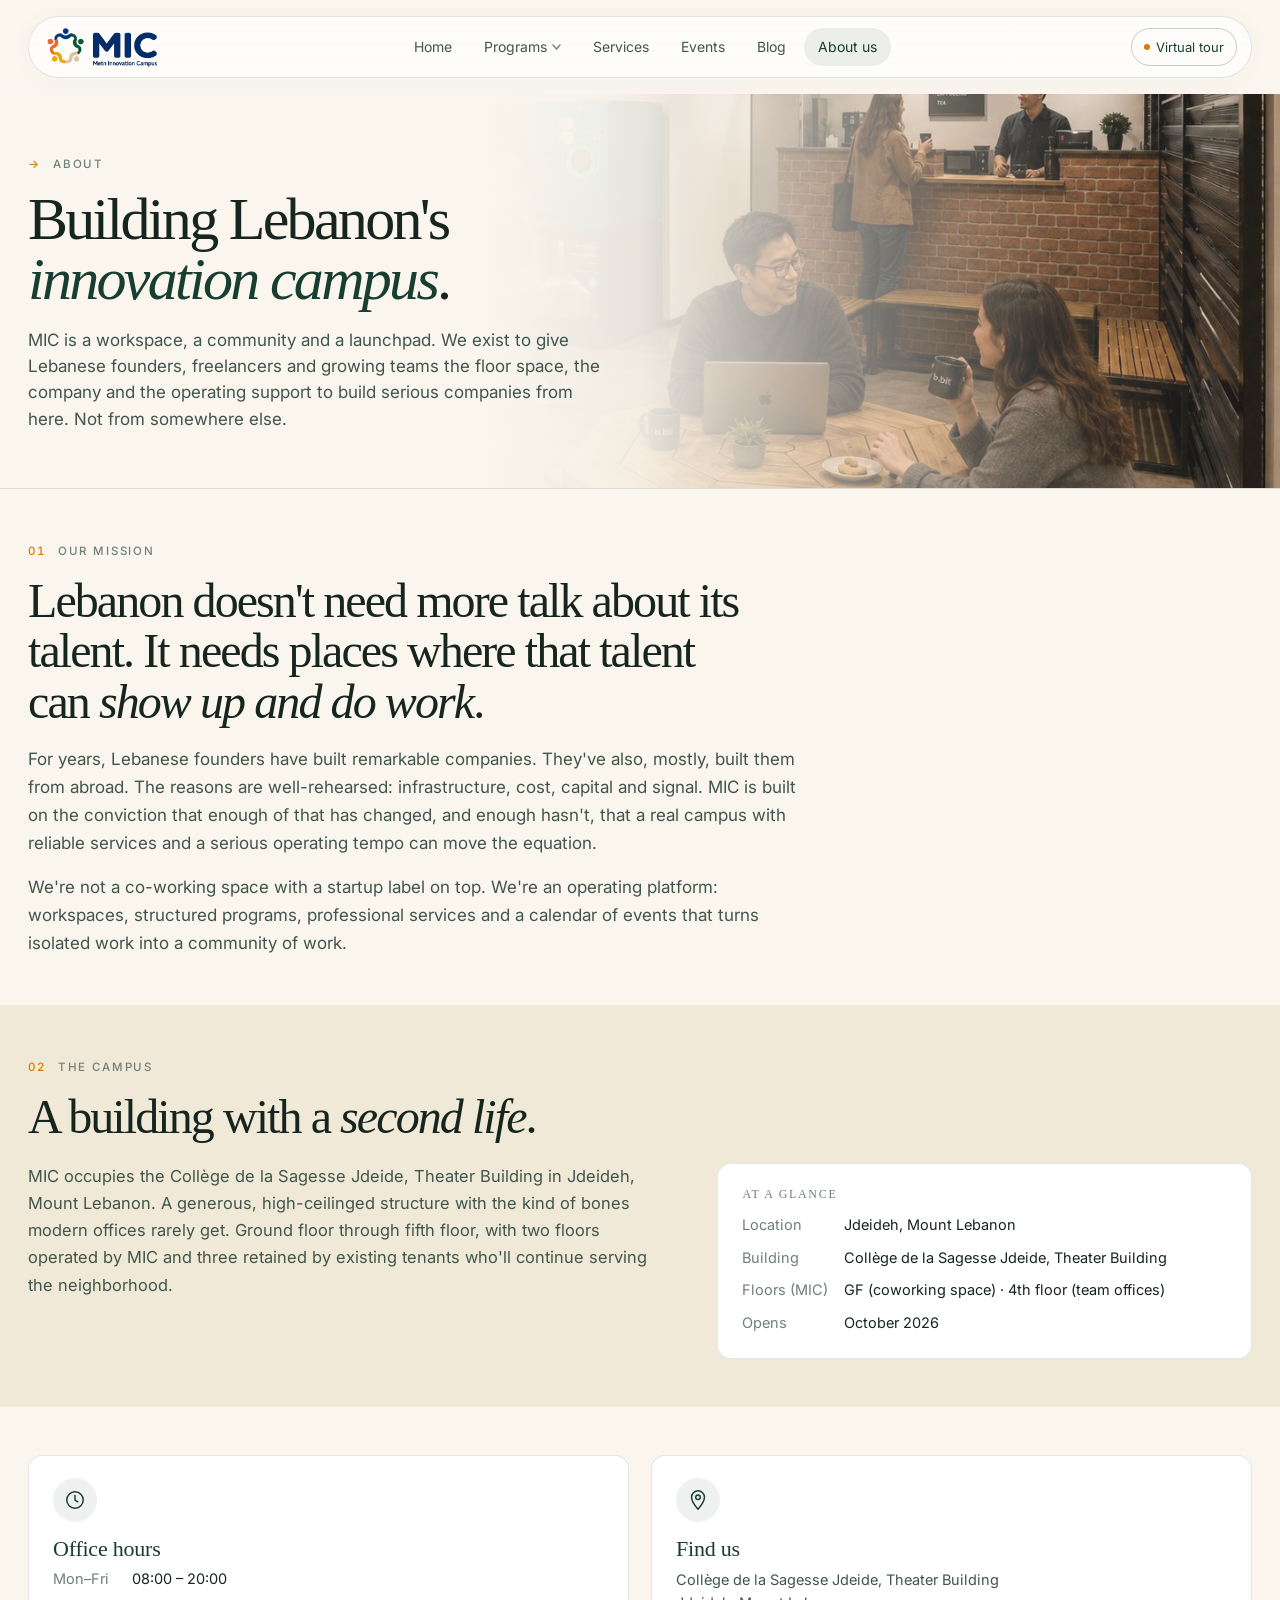
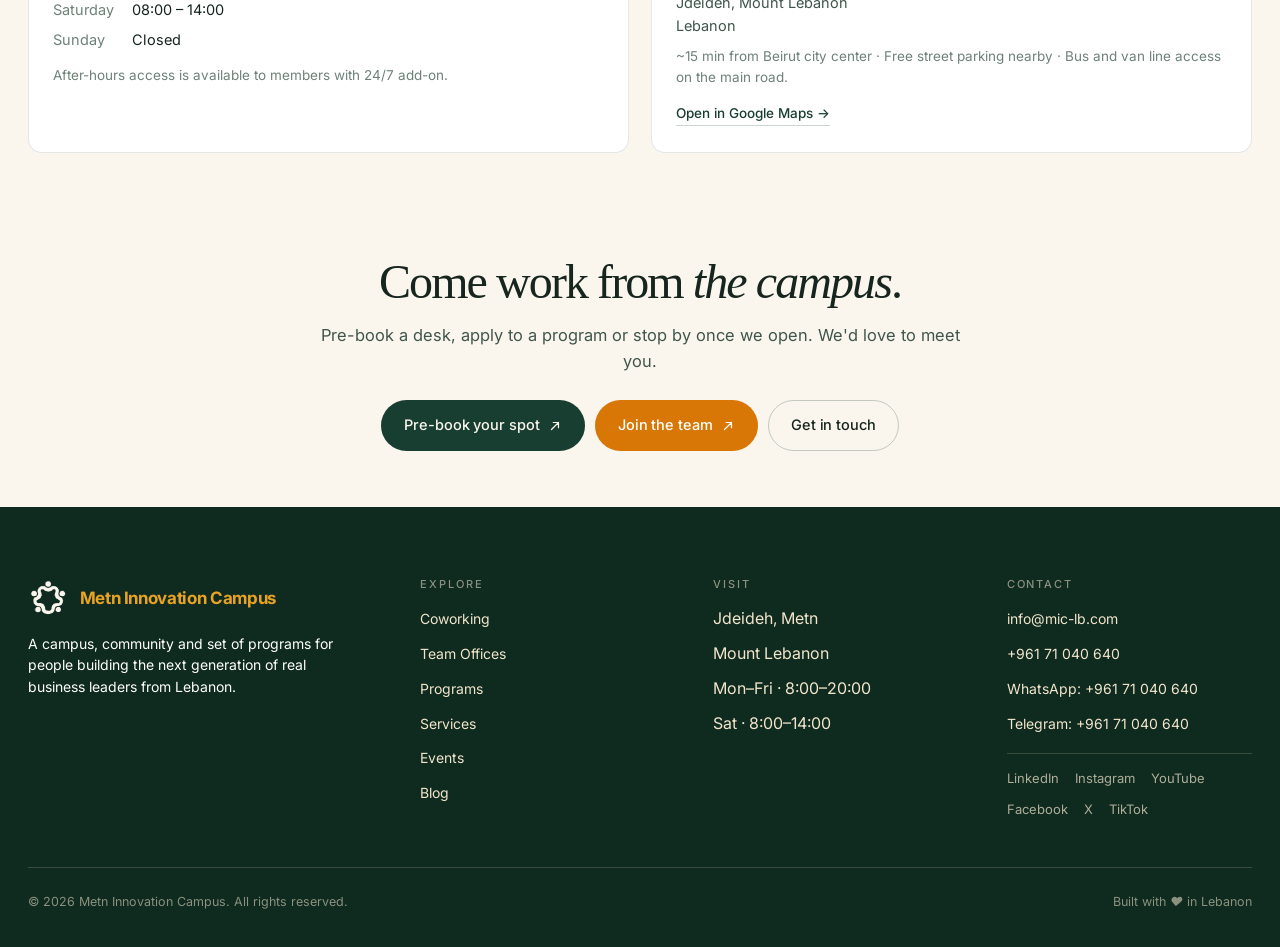
==== about.html @ dad823d3 "MIC website: initial commit" ====
<!DOCTYPE html>
<html lang="en">
<head>
<meta charset="UTF-8" />
<meta name="viewport" content="width=device-width, initial-scale=1, viewport-fit=cover" />
<meta name="theme-color" content="#183D31" />
<!-- Google tag (gtag.js) -->
<script async src="https://www.googletagmanager.com/gtag/js?id=AW-18478405754"></script>
<script>
  window.dataLayer = window.dataLayer || [];
  function gtag(){dataLayer.push(arguments);}
  gtag('js', new Date());

  gtag('config', 'AW-18478405754');
</script>
<title>About — Metn Innovation Campus</title>
<meta name="description" content="MIC is an innovation campus in Jdeideh, Mount Lebanon: workspaces, programs and a community for founders building from Lebanon." />
<link rel="preconnect" href="https://fonts.googleapis.com" />
<link rel="preconnect" href="https://fonts.gstatic.com" crossorigin />
<link rel="preload" as="image" href="about-hero-bg.jpg" fetchpriority="high" />
<link rel="icon" type="image/png" href="mic-icon-128.png" />
<link rel="apple-touch-icon" href="mic-icon-128.png" />
<link rel="stylesheet" href="styles.css" />
<!-- Plausible Analytics -->
<script defer data-domain="mic-lb.com" src="https://plausible.io/js/script.js"></script>
<!-- Structured data: Organization -->
<script type="application/ld+json">
{
  "@context": "https://schema.org",
  "@type": "Organization",
  "@id": "https://mic-lb.com/#mic",
  "name": "Metn Innovation Campus",
  "alternateName": "MIC",
  "url": "https://mic-lb.com",
  "logo": "https://mic-lb.com/mic-icon-128.png",
  "email": "info@mic-lb.com"
}
</script>
</head>
<body>

<svg width="0" height="0" style="position:absolute" aria-hidden="true">
  <defs>
    <symbol id="arr" viewBox="0 0 16 16"><path d="M 4 12 L 12 4 M 6 4 L 12 4 L 12 10" stroke="currentColor" stroke-width="1.4" fill="none" stroke-linecap="round" stroke-linejoin="round"/></symbol>
    <symbol id="close" viewBox="0 0 16 16"><path d="M 4 4 L 12 12 M 12 4 L 4 12" stroke="currentColor" stroke-width="1.6" fill="none" stroke-linecap="round"/></symbol>
    <symbol id="check" viewBox="0 0 24 24"><path d="M 5 12 L 10 17 L 19 7" stroke="currentColor" stroke-width="2.4" fill="none" stroke-linecap="round" stroke-linejoin="round"/></symbol>
    <symbol id="i-pin" viewBox="0 0 24 24"><path d="M12 2a7 7 0 0 0-7 7c0 5.25 7 13 7 13s7-7.75 7-13a7 7 0 0 0-7-7z" stroke="currentColor" stroke-width="1.6" fill="none" stroke-linejoin="round"/><circle cx="12" cy="9" r="2.5" stroke="currentColor" stroke-width="1.6" fill="none"/></symbol>
    <symbol id="i-clock" viewBox="0 0 24 24"><circle cx="12" cy="12" r="9" stroke="currentColor" stroke-width="1.6" fill="none"/><path d="M12 7v5l3 2" stroke="currentColor" stroke-width="1.6" fill="none" stroke-linecap="round"/></symbol>
  </defs>
</svg>

<header class="nav-wrap">
  <nav class="nav" aria-label="Main">
    <a href="index.html" class="nav-brand"><img src="mic-lockup-horizontal.png" alt="Metn Innovation Campus — MIC"/></a>
    <div class="nav-links">
      <a href="index.html">Home</a>
      <div class="nav-item nav-item--has-dropdown">
        <a href="programs.html">Programs<svg class="nav-caret" width="9" height="6" viewBox="0 0 9 6" aria-hidden="true"><path d="M1 1l3.5 4L8 1" fill="none" stroke="currentColor" stroke-width="1.5" stroke-linecap="round" stroke-linejoin="round"/></svg></a>
        <div class="nav-dropdown" role="menu">
          <div class="nav-dropdown-inner">
            <a href="programs.html#pre-incubation" role="menuitem">Pre-incubation</a>
            <a href="programs.html#incubation" role="menuitem">Incubation</a>
            <a href="programs.html#acceleration" role="menuitem">Acceleration</a>
          </div>
        </div>
      </div>
      <a href="services.html">Services</a>
      <a href="events.html">Events</a>
      <a href="blog.html">Blog</a>
      <a href="about.html" class="active">About us</a>
    </div>
    <div class="nav-cta">
      <button class="nav-tour" data-modal="modal-tour" aria-label="Take a virtual tour">
        <span class="dot" aria-hidden="true"></span>
        Virtual tour
      </button>
      <button class="nav-burger" id="navBurger" aria-label="Open menu" aria-expanded="false">
        <span></span><span></span>
      </button>
    </div>
  </nav>
</header>

<div class="mobile-menu" id="mobileMenu" aria-hidden="true">
  <a href="index.html">Home</a>
  <a href="programs.html">Programs</a>
  <a href="programs.html#pre-incubation" class="sub">Pre-incubation</a>
  <a href="programs.html#incubation" class="sub">Incubation</a>
  <a href="programs.html#acceleration" class="sub">Acceleration</a>
  <a href="services.html">Services</a>
  <a href="events.html">Events</a>
  <a href="blog.html">Blog</a>
  <a href="about.html">About us</a>
  <div class="mobile-actions">
    <button class="btn btn--ghost" data-modal="modal-tour">Virtual tour</button>
  </div>
</div>

<!-- Page header (banner with photo + overlay, matches homepage hero pattern) -->
<section class="page-banner page-banner--about">
  <div class="container reveal">
    <span class="eyebrow"><span class="num">→</span> About</span>
    <h1>Building Lebanon's<br/><em>innovation campus</em>.</h1>
    <p>
      MIC is a workspace, a community and a launchpad. We exist to give Lebanese founders, freelancers
      and growing teams the floor space, the company and the operating support to build serious companies
      from here. Not from somewhere else.
    </p>
  </div>
</section>

<!-- Why we built MIC -->
<section class="container" style="padding-block:48px;">
  <div class="reveal" style="max-width: 780px;">
    <span class="eyebrow"><span class="num">01</span> Our mission</span>
    <h2 style="margin: 14px 0 18px;">Lebanon doesn't need more talk about its talent. It needs places where that talent can&nbsp;<em>show up and do work</em>.</h2>
    <p style="font-size: 17px; line-height: 1.65; color: var(--ink-soft); margin-bottom: 16px;">
      For years, Lebanese founders have built remarkable companies. They've also, mostly, built them from abroad.
      The reasons are well-rehearsed: infrastructure, cost, capital and signal. MIC is built on the conviction
      that enough of that has changed, and enough hasn't, that a real campus with reliable services and
      a serious operating tempo can move the equation.
    </p>
    <p style="font-size: 17px; line-height: 1.65; color: var(--ink-soft);">
      We're not a co-working space with a startup label on top. We're an operating platform: workspaces,
      structured programs, professional services and a calendar of events that turns isolated work into
      a community of work.
    </p>
  </div>
</section>

<!-- The campus -->
<section class="container section-warm" style="background:var(--bg-warm); padding-block: 48px;">
  <div class="reveal">
    <span class="eyebrow"><span class="num">02</span> The campus</span>
    <h2 style="margin: 14px 0 20px;">A building with a&nbsp;<em>second life</em>.</h2>
    <div style="display: grid; grid-template-columns: 1.2fr 1fr; gap: 48px; align-items: start;">
      <div>
        <p style="font-size: 16.5px; line-height: 1.65; color: var(--ink-soft); margin-bottom: 14px;">
          MIC occupies the Collège de la Sagesse Jdeide, Theater Building in Jdeideh, Mount Lebanon.
          A generous, high-ceilinged structure with the kind of bones modern offices rarely get. Ground floor
          through fifth floor, with two floors operated by MIC and three retained by existing tenants who'll continue
          serving the neighborhood.
        </p>
      </div>
      <div style="background: white; border: 1px solid var(--line); border-radius: 14px; padding: 24px;">
        <h5 style="font-size: 12px; letter-spacing: 0.14em; text-transform: uppercase; color: var(--ink-mute); margin-bottom: 14px;">At a glance</h5>
        <dl style="display: grid; grid-template-columns: auto 1fr; gap: 10px 16px; font-size: 14.5px;">
          <dt style="color: var(--ink-mute);">Location</dt><dd>Jdeideh, Mount Lebanon</dd>
          <dt style="color: var(--ink-mute);">Building</dt><dd>Coll&egrave;ge de la Sagesse Jdeide, Theater Building</dd>
          <dt style="color: var(--ink-mute);">Floors (MIC)</dt><dd>GF (coworking space) &middot; 4th floor (team offices)</dd>
          <dt style="color: var(--ink-mute);">Opens</dt><dd>October 2026</dd>
        </dl>
      </div>
    </div>
  </div>
</section>

<!-- Visit · Office hours + Find us -->
<section class="container" id="location" style="padding-block: 48px;">
  <div class="reveal">
    <div class="card-grid card-grid--2">
      <div class="info-card info-card--icon">
        <div class="info-card__icon"><svg width="22" height="22"><use href="#i-clock"/></svg></div>
        <h3>Office hours</h3>
        <dl style="display: grid; grid-template-columns: auto 1fr; gap: 8px 18px; font-size: 14.5px; margin: 6px 0 0;">
          <dt style="color: var(--ink-mute);">Mon&ndash;Fri</dt><dd>08:00 &ndash; 20:00</dd>
          <dt style="color: var(--ink-mute);">Saturday</dt><dd>08:00 &ndash; 14:00</dd>
          <dt style="color: var(--ink-mute);">Sunday</dt><dd>Closed</dd>
        </dl>
        <p style="font-size: 13.5px; color: var(--ink-mute); margin-top: 14px;">
          After-hours access is available to members with 24/7 add-on.
        </p>
      </div>
      <div class="info-card info-card--icon">
        <div class="info-card__icon"><svg width="22" height="22"><use href="#i-pin"/></svg></div>
        <h3>Find us</h3>
        <p>
          Coll&egrave;ge de la Sagesse Jdeide, Theater Building<br/>
          Jdeideh, Mount Lebanon<br/>
          Lebanon
        </p>
        <p style="font-size: 13.5px; color: var(--ink-mute); margin-top: 8px;">
          ~15 min from Beirut city center &middot; Free street parking nearby &middot; Bus and van line access on the main road.
        </p>
        <a href="https://www.google.com/maps/search/?api=1&query=33.89023889807643%2C35.57016743794244" target="_blank" rel="noopener" class="info-card__link">Open in Google Maps &rarr;</a>
      </div>
    </div>
  </div>
</section>

<!-- CTA -->
<section class="container" style="padding-block: 56px;">
  <div class="reveal" style="text-align: center; max-width: 640px; margin: 0 auto;">
    <h2 style="margin-bottom: 16px;">Come work from <em>the campus</em>.</h2>
    <p style="font-size: 16.5px; color: var(--ink-soft); margin-bottom: 26px;">
      Pre-book a desk, apply to a program or stop by once we open. We'd love to meet you.
    </p>
    <div style="display: inline-flex; gap: 10px; flex-wrap: wrap; justify-content: center;">
      <a href="index.html#coworking" class="btn btn--primary">Pre-book your spot <svg class="arr" width="14" height="14"><use href="#arr"/></svg></a>
      <button class="btn btn--amber" data-modal="modal-join-team">Join the team <svg class="arr" width="14" height="14"><use href="#arr"/></svg></button>
      <a href="mailto:info@mic-lb.com" class="btn btn--ghost">Get in touch</a>
    </div>
  </div>
</section>

<!-- Footer -->
<footer class="footer">
  <div class="container">
    <div class="footer-grid">
      <div class="footer-brand">
        <div class="nav-brand"><img src="mic-icon-white.png" alt="MIC icon"/>Metn Innovation Campus</div>
        <p>A campus, community and set of programs for people building the next generation of real business leaders from Lebanon.</p>
      </div>
      <div class="footer-col">
        <h5>Explore</h5>
        <ul>
          <li><a href="index.html#coworking">Coworking</a></li>
          <li><a href="index.html#offices">Team Offices</a></li>
          <li><a href="programs.html">Programs</a></li>
          <li><a href="services.html">Services</a></li>
          <li><a href="events.html">Events</a></li>
          <li><a href="blog.html">Blog</a></li>
        </ul>
      </div>
      <div class="footer-col">
        <h5>Visit</h5>
        <ul>
          <li>Jdeideh, Metn</li>
          <li>Mount Lebanon</li>
          <li>Mon–Fri · 8:00–20:00</li>
          <li>Sat · 8:00–14:00</li>
        </ul>
      </div>
      <div class="footer-col">
        <h5>Contact</h5>
        <ul>
          <li><a href="mailto:info@mic-lb.com">info@mic-lb.com</a></li>
          <li><a href="tel:+96171040640">+961 71 040 640</a></li>
          <li><a href="https://wa.me/96171040640" target="_blank" rel="noopener">WhatsApp: +961 71 040 640</a></li>
          <li><a href="https://t.me/+96171040640" target="_blank" rel="noopener">Telegram: +961 71 040 640</a></li>
        </ul>
        <div class="footer-social">
          <a href="https://www.linkedin.com/company/metninnovationcampus" target="_blank" rel="noopener" aria-label="LinkedIn">LinkedIn</a>
          <a href="https://www.instagram.com/metninnovationcampus" target="_blank" rel="noopener" aria-label="Instagram">Instagram</a>
          <a href="https://www.youtube.com/@MetnInnovationCampus" target="_blank" rel="noopener" aria-label="YouTube">YouTube</a>
          <a href="https://www.facebook.com/metninnovationcampus" target="_blank" rel="noopener" aria-label="Facebook">Facebook</a>
          <a href="https://x.com/metninnovation" target="_blank" rel="noopener" aria-label="X">X</a>
          <a href="https://www.tiktok.com/@metninnovationcampus" target="_blank" rel="noopener" aria-label="TikTok">TikTok</a>
        </div>
      </div>
    </div>
    <div class="footer-bottom">
      <span>© 2026 Metn Innovation Campus. All rights reserved.</span>
      <span>Built with <em>♥</em> in Lebanon</span>
    </div>
  </div>
</footer>

<!-- Modals -->
<div class="modal-backdrop" id="modal-tour" role="dialog" aria-modal="true" aria-hidden="true">
  <div class="modal">
    <button class="modal-close" data-modal-close aria-label="Close"><svg width="14" height="14"><use href="#close"/></svg></button>
    <div class="modal-eyebrow">Virtual tour · Launching October 2026</div>
    <h3>Step inside the campus, <em>from anywhere</em>.</h3>
    <p class="modal-desc">Our 360° tour launches alongside the campus. We'll send the link the moment it goes live.</p>
    <form name="virtual-tour" method="POST" data-netlify="true" data-netlify-honeypot="bot-field">
      <input type="hidden" name="form-name" value="virtual-tour"/>
      <p hidden><label>Don’t fill this out: <input name="bot-field"/></label></p>
      <div class="form-row cols-2">
        <div class="field"><label>Full name</label><input type="text" name="name" required placeholder="Your name"/></div>
        <div class="field"><label>Email</label><input type="email" name="email" required placeholder="you@email.com"/></div>
      </div>
      <div class="modal-actions"><button type="submit" class="btn btn--primary btn--block">Notify me at launch →</button></div>
    </form>
    <div class="modal-success" style="display:none;">
      <div class="check"><svg width="28" height="28"><use href="#check"/></svg></div>
      <h3>You're on the list.</h3>
      <p style="font-size:15px;">We'll send the virtual tour link to your inbox at launch.</p>
    </div>
  </div>
</div>

<!-- Modal: Join the team -->
<div class="modal-backdrop" id="modal-join-team" role="dialog" aria-modal="true" aria-hidden="true" aria-labelledby="modal-join-title">
  <div class="modal">
    <button class="modal-close" data-modal-close aria-label="Close"><svg width="14" height="14"><use href="#close"/></svg></button>
    <div class="modal-eyebrow">Working with MIC</div>
    <h3 id="modal-join-title">Want to <em>join the team</em>?</h3>
    <p class="modal-desc">
      We're always interested in operators, organizers and builders who want to help shape what MIC becomes.
      Share your CV and a few lines on how you'd want to contribute.
    </p>
    <form name="join-team" method="POST" data-netlify="true" data-netlify-honeypot="bot-field" enctype="multipart/form-data">
      <input type="hidden" name="form-name" value="join-team"/>
      <p hidden><label>Don’t fill this out: <input name="bot-field"/></label></p>
      <div class="form-row cols-2">
        <div class="field">
          <label for="jt-name">Full name</label>
          <input id="jt-name" type="text" name="name" required placeholder="Your name"/>
        </div>
        <div class="field">
          <label for="jt-email">Email</label>
          <input id="jt-email" type="email" name="email" required placeholder="you@email.com"/>
        </div>
      </div>
      <div class="form-row">
        <div class="field">
          <label for="jt-phone">Phone</label>
          <input id="jt-phone" type="tel" name="phone" placeholder="+961…"/>
        </div>
      </div>
      <div class="form-row">
        <div class="field">
          <label for="jt-cv">CV or portfolio</label>
          <input id="jt-cv" type="file" name="cv" accept=".pdf,.doc,.docx" required/>
          <p class="modal-fine" style="margin-top:6px;">PDF or Word. If you'd prefer to share a link to a portfolio or LinkedIn, you can paste it in the notes below.</p>
        </div>
      </div>
      <div class="form-row">
        <div class="field">
          <label for="jt-notes">What are you interested in, and how do you see yourself adding value?</label>
          <textarea id="jt-notes" name="notes" rows="4" placeholder="Optional. A few lines on what kind of role you'd want, what you'd bring to MIC or any link to your portfolio or LinkedIn."></textarea>
        </div>
      </div>
      <div class="modal-actions">
        <button type="submit" class="btn btn--primary btn--block">Send application →</button>
      </div>
      <p class="modal-fine">We read every application. Expect a reply within two weeks.</p>
    </form>
    <div class="modal-success" style="display:none;">
      <div class="check"><svg width="28" height="28"><use href="#check"/></svg></div>
      <h3>Application received.</h3>
      <p style="font-size:15px;">We'll review your CV and get back to you within two weeks.</p>
    </div>
  </div>
</div>

<script src="scripts.js"></script>
</body>
</html>
---- styles.css ----
/* ============================================================
   Metn Innovation Campus — v2
   Design system & shared styles
   ============================================================ */

@import url('https://fonts.googleapis.com/css2?family=Inter:wght@400;500;600;700;800&display=swap');

:root {
  /* Surfaces */
  --bg:        #FAF6EE;
  --bg-warm:   #F1E9D7;
  --bg-soft:   #FCF9F2;
  --paper:     #FFFFFF;

  /* Brand (official MIC palette) */
  --cedar:       #183D31;  /* Cedar Core */
  --cedar-light: #2D6A4F;  /* Cedar Green — bright accent */
  --cedar-dark:  #0F2A1F;
  --word-blue:   #0047AB;  /* Wordmark navy — MIC lockup only */
  --blue:        #2563EB;  /* Electric Blue — signal */
  --amber:       #D97706;
  --gold:        #E8A323;
  --orange:      #DD6B20;
  --rose:        #C2410C;

  /* Ink */
  --ink:        #17251F;
  --ink-soft:   #40554C;
  --ink-mute:   #6E8178;
  --on-dark:    #F1E6CC;
  --on-dark-soft: rgba(241, 230, 204, 0.74);

  /* Lines */
  --line:        rgba(24, 61, 49, 0.12);
  --line-strong: rgba(24, 61, 49, 0.24);
  --line-dark:   rgba(241, 230, 204, 0.18);

  /* Type — brand-specified */
  --serif: Georgia, 'Times New Roman', Times, serif;
  --sans:  'Inter', system-ui, -apple-system, 'Segoe UI', sans-serif;

  /* Motion */
  --ease:        cubic-bezier(0.4, 0, 0.2, 1);
  --ease-out:    cubic-bezier(0.16, 1, 0.3, 1);
  --ease-spring: cubic-bezier(0.34, 1.4, 0.64, 1);

  /* Geometry */
  --gutter: 28px;
  --max:    1320px;
  --r-sm:   10px;
  --r:      16px;
  --r-lg:   24px;
}

* { box-sizing: border-box; margin: 0; padding: 0; }

html { scroll-behavior: smooth; }
body {
  background: var(--bg);
  color: var(--ink);
  font-family: var(--sans);
  font-size: 16px;
  line-height: 1.55;
  -webkit-font-smoothing: antialiased;
  -moz-osx-font-smoothing: grayscale;
  text-rendering: optimizeLegibility;
}

img, svg { max-width: 100%; display: block; }
a { color: inherit; text-decoration: none; }
button { font: inherit; cursor: pointer; border: none; background: none; color: inherit; }
input, textarea, select { font: inherit; color: inherit; }

/* ============================================================
   Typography
   ============================================================ */
h1, h2, h3, h4, h5 {
  font-family: var(--serif);
  font-weight: 500;
  line-height: 1.05;
  letter-spacing: -0.03em;
  color: var(--ink);
}
h1 { font-size: clamp(40px, 5.4vw, 72px); line-height: 1.0; letter-spacing: -0.045em; }
h2 { font-size: clamp(28px, 3.8vw, 48px); letter-spacing: -0.04em; }
h3 { font-size: clamp(20px, 1.8vw, 26px); line-height: 1.18; }
h4 { font-size: clamp(17px, 1.4vw, 20px); line-height: 1.25; }

em, .italic { font-style: italic; }
.cedar  { color: var(--cedar); }
.amber  { color: var(--amber); }
.muted  { color: var(--ink-mute); }
p       { color: var(--ink-soft); }
.lead   { font-family: var(--serif); font-size: clamp(20px, 1.9vw, 26px); line-height: 1.35; color: var(--ink); }

/* ============================================================
   Layout primitives
   ============================================================ */
.container { width: 100%; max-width: var(--max); margin: 0 auto; padding: 0 var(--gutter); }
.section   { padding: 88px 0; }
.section-sm{ padding: 56px 0; }
.section-lg{ padding: 120px 0; }

.section-dark { background: var(--cedar); color: var(--on-dark); }
.section-dark h1, .section-dark h2, .section-dark h3, .section-dark h4 { color: #F4E9CC; }
.section-dark p { color: var(--on-dark-soft); }
.section-dark .muted { color: rgba(241,230,204,0.55); }

.section-warm { background: var(--bg-warm); }
.section-soft { background: var(--bg-soft); }

.eyebrow {
  font-family: var(--sans);
  font-size: 11.5px;
  font-weight: 500;
  letter-spacing: 0.16em;
  text-transform: uppercase;
  color: var(--ink-mute);
  display: inline-flex;
  align-items: center;
  gap: 12px;
}
.eyebrow .num { color: var(--amber); font-variant-numeric: tabular-nums; }
.section-dark .eyebrow      { color: rgba(241,230,204,0.7); }
.section-dark .eyebrow .num { color: var(--gold); }

.section-head { margin-bottom: 48px; }
.section-head .h-row { display: grid; grid-template-columns: 1.2fr 1fr; gap: 40px; align-items: end; }
.section-head h2 { margin-top: 16px; }
.section-head p  { max-width: 460px; }
@media (max-width: 820px) {
  .section-head .h-row { grid-template-columns: 1fr; gap: 16px; }
}

/* ============================================================
   Buttons
   ============================================================ */
.btn {
  display: inline-flex;
  align-items: center;
  gap: 8px;
  padding: 13px 22px;
  border-radius: 999px;
  font-family: var(--sans);
  font-size: 14.5px;
  font-weight: 500;
  letter-spacing: -0.005em;
  transition: all 0.25s var(--ease);
  white-space: nowrap;
  border: 1px solid transparent;
  cursor: pointer;
}
.btn--sm { padding: 10px 16px; font-size: 13.5px; }
.btn--primary { background: var(--cedar); color: #FAF6EE; }
.btn--primary:hover { background: var(--cedar-dark); transform: translateY(-1px); }
.btn--amber { background: var(--amber); color: #fff; }
.btn--amber:hover { background: #B36205; transform: translateY(-1px); }
.btn--ghost { border-color: var(--line-strong); color: var(--ink); }
.btn--ghost:hover { background: var(--bg-warm); border-color: var(--cedar); }
.btn--light { background: rgba(255,255,255,0.10); color: #FAF6EE; border-color: rgba(255,255,255,0.22); }
.btn--light:hover { background: rgba(255,255,255,0.18); }
.btn--block { width: 100%; justify-content: center; }
.btn .arr { display: inline-block; transition: transform 0.3s var(--ease); }
.btn:hover .arr { transform: translate(3px, -3px); }

.pill-tag {
  display: inline-flex; align-items: center; gap: 6px;
  background: rgba(217, 119, 6, 0.12);
  color: var(--amber);
  font-size: 11px; font-weight: 500;
  padding: 3px 10px; border-radius: 999px;
  letter-spacing: 0.08em; text-transform: uppercase;
}
.pill-tag--blue { background: rgba(37,99,235,0.12); color: var(--blue); }
.pill-tag--cedar { background: rgba(27,67,50,0.10); color: var(--cedar); }
.pill-tag--soft { background: rgba(245, 232, 200, 0.5); color: var(--ink-soft); }

/* ============================================================
   Navigation
   ============================================================ */
.nav-wrap {
  position: sticky;
  top: 0;
  z-index: 80;
  padding: 16px var(--gutter);
  background: linear-gradient(to bottom, rgba(250,246,238,0.96), rgba(250,246,238,0.78));
  backdrop-filter: blur(14px);
  -webkit-backdrop-filter: blur(14px);
}
.nav {
  display: grid;
  grid-template-columns: auto 1fr auto;
  gap: 24px;
  align-items: center;
  max-width: var(--max);
  margin: 0 auto;
  background: rgba(255, 255, 255, 0.7);
  border: 1px solid var(--line);
  padding: 8px 14px 8px 18px;
  border-radius: 999px;
  box-shadow: 0 1px 0 rgba(255,255,255,0.6) inset, 0 2px 24px rgba(27,67,50,0.04);
}
.nav-brand {
  display: flex; align-items: center;
  height: 44px;
}
.nav-brand img { height: 100%; width: auto; display: block; }
.nav-brand svg { width: 32px; height: 32px; } /* legacy, harmless */
.nav-links {
  display: flex; justify-content: center; gap: 4px;
}
.nav-links a {
  padding: 8px 14px;
  border-radius: 999px;
  font-size: 14px;
  color: var(--ink-soft);
  transition: all 0.2s var(--ease);
}
.nav-links a:hover { color: var(--cedar); background: rgba(27,67,50,0.06); }
.nav-links a.active { color: var(--cedar); background: rgba(27,67,50,0.08); }

/* Dropdown — Programs ▾ */
.nav-item--has-dropdown {
  position: relative;
  display: flex;
  align-items: center;
}
.nav-item--has-dropdown > a {
  display: inline-flex;
  align-items: center;
  gap: 5px;
}
.nav-caret { transition: transform 0.2s var(--ease); opacity: 0.7; }
.nav-item--has-dropdown:hover .nav-caret,
.nav-item--has-dropdown:focus-within .nav-caret { transform: rotate(180deg); opacity: 1; }

.nav-dropdown {
  position: absolute;
  top: 100%;
  left: 50%;
  padding-top: 8px;            /* invisible bridge so the cursor can cross from link to popover */
  transform: translateX(-50%) translateY(-4px);
  opacity: 0;
  visibility: hidden;
  pointer-events: none;
  transition: opacity 0.18s var(--ease), transform 0.18s var(--ease), visibility 0.18s;
  z-index: 100;
}
.nav-item--has-dropdown:hover .nav-dropdown,
.nav-item--has-dropdown:focus-within .nav-dropdown {
  opacity: 1;
  visibility: visible;
  pointer-events: auto;
  transform: translateX(-50%) translateY(0);
}
.nav-dropdown-inner {
  min-width: 184px;
  padding: 8px;
  background: var(--paper);
  border: 1px solid var(--line);
  border-radius: 12px;
  box-shadow: 0 10px 30px rgba(27,67,50,0.10), 0 2px 6px rgba(27,67,50,0.04);
}
.nav-dropdown-inner a {
  display: block;
  padding: 9px 14px;
  border-radius: 8px;
  font-size: 14px;
  color: var(--ink-soft);
  white-space: nowrap;
  transition: background 0.15s var(--ease), color 0.15s var(--ease);
}
.nav-dropdown-inner a:hover {
  background: rgba(27,67,50,0.06);
  color: var(--cedar);
}
.nav-cta {
  display: flex; align-items: center; gap: 8px;
}
.nav-tour {
  display: inline-flex; align-items: center; gap: 6px;
  font-size: 13px; color: var(--cedar);
  padding: 8px 12px; border-radius: 999px;
  border: 1px solid var(--line-strong);
  transition: all 0.2s var(--ease);
}
.nav-tour:hover { background: var(--cedar); color: #FAF6EE; border-color: var(--cedar); }
.nav-tour .dot {
  width: 6px; height: 6px; border-radius: 50%;
  background: var(--amber);
  box-shadow: 0 0 0 0 rgba(217,119,6,0.5);
  animation: pulse 2s infinite;
}
@keyframes pulse {
  0%, 100% { box-shadow: 0 0 0 0 rgba(217,119,6,0.5); }
  50%      { box-shadow: 0 0 0 6px rgba(217,119,6,0); }
}

.nav-burger {
  display: none;
  width: 40px; height: 40px;
  border-radius: 999px;
  background: var(--cedar);
  position: relative;
}
.nav-burger span {
  position: absolute; left: 11px; right: 11px; height: 1.5px; background: #FAF6EE;
  transition: all 0.3s var(--ease);
}
.nav-burger span:nth-child(1) { top: 16px; }
.nav-burger span:nth-child(2) { top: 22px; }
.nav-burger.open span:nth-child(1) { top: 19px; transform: rotate(45deg); }
.nav-burger.open span:nth-child(2) { top: 19px; transform: rotate(-45deg); }

@media (max-width: 1080px) {
  .nav-links, .nav-tour { display: none; }
  .nav-burger { display: block; }
  .nav { grid-template-columns: auto 1fr auto; }
  .nav-links + * { margin-left: auto; }
}

.mobile-menu {
  position: fixed; inset: 0;
  background: var(--bg);
  z-index: 70;
  padding: 100px var(--gutter) 40px;
  display: none;
  flex-direction: column;
  gap: 4px;
  transform: translateY(-100%);
  transition: transform 0.4s var(--ease);
  overflow-y: auto;
}
.mobile-menu.open { transform: translateY(0); }
@media (max-width: 1080px) { .mobile-menu { display: flex; } }
.mobile-menu a {
  font-family: var(--serif);
  font-size: 30px;
  color: var(--cedar);
  border-bottom: 1px solid var(--line);
  padding: 18px 0;
}
.mobile-menu a.sub {
  font-family: var(--sans);
  font-size: 17px;
  color: var(--ink-soft);
  padding: 12px 0 12px 22px;
  font-weight: 500;
}
.mobile-menu .mobile-actions { margin-top: 24px; display: flex; flex-direction: column; gap: 10px; }

/* ============================================================
   Hero
   ============================================================ */
.hero {
  padding: 14px 0 30px;
  position: relative;
  overflow: hidden;
  background-color: var(--bg);
}
/* Photo layer */
.hero::before {
  content: '';
  position: absolute;
  inset: 0;
  background-image: url('hero-bg.jpg');
  background-size: cover;
  background-position: center right;
  background-repeat: no-repeat;
  z-index: 0;
}
/* Cream gradient overlay — opaque on left where the text lives, fading to transparent on the right */
.hero::after {
  content: '';
  position: absolute;
  inset: 0;
  background: linear-gradient(
    to right,
    var(--bg) 0%,
    var(--bg) 38%,
    rgba(250, 246, 238, 0.92) 50%,
    rgba(250, 246, 238, 0.55) 65%,
    rgba(250, 246, 238, 0.18) 82%,
    rgba(250, 246, 238, 0.05) 100%
  );
  z-index: 1;
  pointer-events: none;
}
.hero .container { position: relative; z-index: 2; }

.hero-grid {
  display: grid;
  grid-template-columns: 1.35fr 1fr;
  gap: 56px;
  align-items: center;
}
@media (max-width: 920px) {
  .hero-grid { grid-template-columns: 1fr; gap: 32px; }
  /* On mobile, strengthen the overlay so the full-width text stays clean over the photo */
  .hero::after {
    background: linear-gradient(
      to bottom,
      rgba(250, 246, 238, 0.96) 0%,
      rgba(250, 246, 238, 0.90) 60%,
      rgba(250, 246, 238, 0.78) 100%
    );
  }
  /* The decorative icon slot is hidden on mobile via visibility: hidden by default,
     but that still reserves its grid space. Remove it from the layout entirely so the
     hero collapses to the text height only. */
  .hero-visual { display: none; }
}
.hero-meta {
  display: flex; align-items: center; gap: 16px;
  font-size: 12px; letter-spacing: 0.16em; text-transform: uppercase;
  color: var(--ink-mute); margin-bottom: 22px;
}
.hero-meta .dot { width: 6px; height: 6px; border-radius: 50%; background: var(--amber); }
.hero-meta .sep { color: rgba(27,67,50,0.25); }
.hero h1 { margin-bottom: 22px; }
.hero h1 em { color: var(--cedar); }
.hero-sub {
  font-size: 17px;
  line-height: 1.55;
  max-width: 540px;
  margin-bottom: 30px;
  color: var(--ink-soft);
}
.hero-actions { display: flex; flex-wrap: wrap; gap: 10px; }

/* Right-side slot is no longer used (the photo is the visual now) — keep grid space but hide */
.hero-visual {
  visibility: hidden;
  pointer-events: none;
}
.hero-visual svg, .hero-visual img { width: 100%; height: 100%; object-fit: contain; }

/* ============================================================
   Attractions strip
   ============================================================ */
.attractions {
  padding: 16px 0 22px;
}

.attractions-grid {
  display: grid;
  grid-template-columns: repeat(4, 1fr);
  gap: 10px;
}
@media (max-width: 880px) { .attractions-grid { grid-template-columns: repeat(2, 1fr); } }
@media (max-width: 440px) { .attractions-grid { grid-template-columns: repeat(2, 1fr); } }

.attr-item {
  position: relative;
  display: flex; flex-direction: column; align-items: center;
  text-align: center;
  padding: 28px 16px;
  border-radius: 14px;
  background: rgba(27,67,50,0.025);
  transition: background 0.25s var(--ease), transform 0.25s var(--ease);
}
.attr-item:hover { background: rgba(27,67,50,0.07); transform: translateY(-2px); }
.attr-item .ico {
  width: 52px; height: 52px;
  display: grid; place-items: center;
  color: var(--cedar);
  margin-bottom: 14px;
}
.attr-item .ico svg { width: 36px; height: 36px; }
.attr-item .label {
  font-size: 14.5px;
  font-weight: 600;
  color: var(--ink);
  line-height: 1.3;
}
.attr-item .soon {
  display: inline-block;
  margin-top: 6px;
  font-size: 10px;
  font-weight: 500;
  letter-spacing: 0.1em;
  text-transform: uppercase;
  color: var(--amber);
  background: rgba(217,119,6,0.12);
  padding: 3px 8px;
  border-radius: 999px;
}

/* Tighten the gap from the icons strip into the next section */
.attractions + .section { padding-top: 36px; }

/* ============================================================
   Coworking packages
   ============================================================ */
.cw-packages {
  display: grid;
  grid-template-columns: repeat(5, 1fr);
  gap: 14px;
  margin-top: 24px;
}
@media (max-width: 1100px) { .cw-packages { grid-template-columns: repeat(3, 1fr); } }
@media (max-width: 700px)  { .cw-packages { grid-template-columns: repeat(2, 1fr); } }
@media (max-width: 440px)  { .cw-packages { grid-template-columns: 1fr; } }

.pkg {
  position: relative;
  background: var(--paper);
  border: 1px solid var(--line);
  border-radius: var(--r);
  overflow: hidden;
  transition: all 0.3s var(--ease);
  display: flex;
  flex-direction: column;
}
.pkg:hover {
  transform: translateY(-3px);
  border-color: var(--cedar);
  box-shadow: 0 8px 30px rgba(27,67,50,0.08);
}
.pkg:hover .pkg-photo img { transform: scale(1.04); }

/* Photo header with smooth fade into the card body */
.pkg-photo {
  margin: 0;
  position: relative;
  aspect-ratio: 5 / 3;
  overflow: hidden;
  background: var(--bg-warm);
}
.pkg-photo img {
  width: 100%;
  height: 100%;
  object-fit: cover;
  display: block;
  transition: transform 0.5s var(--ease);
  /* Soft fade at the bottom edge so the photo blends into the card body */
  -webkit-mask-image: linear-gradient(to bottom, #000 0%, #000 78%, rgba(0,0,0,0.55) 100%);
          mask-image: linear-gradient(to bottom, #000 0%, #000 78%, rgba(0,0,0,0.55) 100%);
}
/* Cream overlay layer that meets the fade — completes the seamless blend into card paper */
.pkg-photo::after {
  content: '';
  position: absolute;
  inset: auto 0 0 0;
  height: 38%;
  background: linear-gradient(to bottom, rgba(255,255,255,0) 0%, rgba(255,255,255,0.65) 70%, var(--paper) 100%);
  pointer-events: none;
}

.pkg-body {
  padding: 18px 22px 22px;
  display: flex;
  flex-direction: column;
  flex: 1;
}
.pkg h4 {
  font-family: var(--serif);
  font-size: 22px;
  color: var(--cedar);
  margin-bottom: 8px;
}
.pkg .pkg-desc {
  font-size: 13px;
  line-height: 1.5;
  color: var(--ink-soft);
  margin-bottom: 18px;
  flex: 1;
}
.pkg-price-group {
  display: flex;
  flex-direction: column;
  gap: 4px;
}
.pkg .pkg-price {
  display: flex; align-items: baseline; gap: 4px;
  font-family: var(--serif);
  font-size: 30px;
  color: var(--cedar);
  line-height: 1.1;
}
.pkg .pkg-price .per { font-family: var(--sans); font-size: 13px; color: var(--ink-mute); }
.pkg .pkg-price--alt {
  font-size: 22px;
  color: var(--ink-soft);
}
.pkg .pkg-price--alt .per { font-size: 12px; }

/* Tighten the gap from the coworking section into the dark Team Offices section */
#coworking { padding-bottom: 56px; }
#offices { padding-top: 88px; }

/* ============================================================
   Offices block
   ============================================================ */
.offices-grid {
  display: grid;
  grid-template-columns: 1.1fr 0.9fr;
  gap: 56px;
  align-items: start;
}
@media (max-width: 920px) { .offices-grid { grid-template-columns: 1fr; gap: 36px; } }

.offices-right {
  display: flex;
  flex-direction: column;
  gap: 36px;
}

.offices-visual {
  position: relative;
  background: var(--cedar-dark);
  border-radius: var(--r-lg);
  aspect-ratio: 8 / 7;
  overflow: hidden;
}
.offices-visual img {
  width: 100%;
  height: 100%;
  object-fit: cover;
  display: block;
  /* Aesthetic transparency: image sits at 88% opacity and blends with the cedar
     background, while a subtle vignette softens the edges */
  opacity: 0.88;
}
/* Vignette + cedar tint overlay — gives the photo a polished, atmospheric edge */
.offices-visual::after {
  content: '';
  position: absolute;
  inset: 0;
  pointer-events: none;
  background:
    radial-gradient(ellipse at center, rgba(24,61,49,0) 50%, rgba(24,61,49,0.55) 100%),
    linear-gradient(180deg, rgba(24,61,49,0.10) 0%, rgba(24,61,49,0) 30%, rgba(24,61,49,0) 70%, rgba(24,61,49,0.35) 100%);
}

/* Vertical CTA stack — sits below the photo in the right column */
.offices-cta {
  display: flex;
  flex-direction: column;
  gap: 10px;
}
.offices-cta .btn {
  width: 100%;
  justify-content: center;
}

.offices-stats {
  display: grid;
  grid-template-columns: 1fr 1fr;
  gap: 14px;
  margin: 28px 0;
}
.stat {
  border: 1px solid var(--line-dark);
  border-radius: var(--r);
  padding: 18px;
}
.stat .num {
  font-family: var(--serif);
  font-size: 38px;
  line-height: 1;
  color: var(--gold);
  margin-bottom: 6px;
}
.stat .lbl {
  font-size: 12px;
  letter-spacing: 0.08em;
  text-transform: uppercase;
  color: rgba(241,230,204,0.7);
}

/* Exclusive-access snippets — highlighted card grid on dark background */
.incl-grid {
  display: grid;
  grid-template-columns: repeat(5, 1fr);
  gap: 8px;
  margin-bottom: 8px;
}
@media (max-width: 1100px) { .incl-grid { grid-template-columns: repeat(3, 1fr); } }
@media (max-width: 620px)  { .incl-grid { grid-template-columns: repeat(2, 1fr); } }

.incl-item {
  display: flex;
  flex-direction: column;
  align-items: center;
  text-align: center;
  padding: 16px 10px;
  border-radius: 12px;
  background: rgba(232, 163, 35, 0.07);
  border: 1px solid rgba(232, 163, 35, 0.18);
  transition: background 0.25s var(--ease), transform 0.25s var(--ease), border-color 0.25s var(--ease);
}
.incl-item:hover {
  background: rgba(232, 163, 35, 0.13);
  border-color: rgba(232, 163, 35, 0.32);
  transform: translateY(-2px);
}
.incl-item .ico {
  width: 42px; height: 42px;
  display: grid; place-items: center;
  color: var(--gold);
  margin-bottom: 10px;
}
.incl-item .ico svg { width: 28px; height: 28px; }
.incl-item .label {
  font-size: 12.5px;
  font-weight: 500;
  color: rgba(241, 230, 204, 0.92);
  line-height: 1.35;
}

/* Tighten the Team Offices section padding (top and bottom by ~50%) */
#offices { padding-top: 60px; padding-bottom: 60px; }
#programs { padding-top: 52px; }
#events { padding-top: 52px; padding-bottom: 52px; }

/* ============================================================
   Countdown
   ============================================================ */
.countdown-section {
  position: relative;
  background: linear-gradient(135deg, var(--cedar-dark) 0%, var(--cedar) 60%, #265744 100%);
  color: var(--on-dark);
  padding: 54px 0 60px;
  overflow: hidden;
}
.countdown-section::before {
  content: '';
  position: absolute;
  inset: 0;
  background:
    radial-gradient(circle at 12% 40%, rgba(217,119,6,0.22) 0%, transparent 38%),
    radial-gradient(circle at 88% 60%, rgba(232,163,35,0.16) 0%, transparent 42%);
  pointer-events: none;
}
.countdown-inner { position: relative; }
.countdown-grid {
  display: grid;
  grid-template-columns: 1fr 1.2fr;
  gap: 56px;
  align-items: center;
}
@media (max-width: 920px) { .countdown-grid { grid-template-columns: 1fr; gap: 36px; } }

.countdown-text h2 {
  color: #F4E9CC;
  margin: 14px 0 18px;
}
.countdown-text h2 em { color: var(--gold); }
.countdown-text p { font-size: 16px; max-width: 420px; }

.countdown {
  display: grid;
  grid-template-columns: repeat(4, 1fr);
  gap: 14px;
}
@media (max-width: 460px) { .countdown { grid-template-columns: repeat(2, 1fr); } }
.cd-cell {
  background: rgba(255,255,255,0.05);
  border: 1px solid rgba(241,230,204,0.18);
  border-radius: var(--r);
  padding: 22px 16px;
  text-align: center;
  backdrop-filter: blur(8px);
}
.cd-cell .val {
  font-family: var(--serif);
  font-size: clamp(40px, 5vw, 64px);
  color: var(--gold);
  line-height: 1;
  font-variant-numeric: tabular-nums;
  margin-bottom: 8px;
}
.cd-cell .lbl {
  font-size: 11px;
  letter-spacing: 0.18em;
  text-transform: uppercase;
  color: rgba(241,230,204,0.62);
}

.countdown-done {
  font-family: var(--serif);
  font-size: clamp(34px, 4vw, 52px);
  color: var(--gold);
  font-style: italic;
}

/* Pre-book strip */
.prebook {
  display: grid;
  grid-template-columns: repeat(3, 1fr);
  gap: 14px;
  margin-top: 40px;
}
@media (max-width: 720px) { .prebook { grid-template-columns: 1fr; } }
.prebook-btn {
  display: flex;
  align-items: center;
  justify-content: space-between;
  padding: 22px 24px;
  background: rgba(255,255,255,0.08);
  border: 1px solid rgba(241,230,204,0.22);
  border-radius: var(--r);
  color: #F4E9CC;
  font-size: 16px;
  font-weight: 500;
  transition: all 0.3s var(--ease);
  cursor: pointer;
}
.prebook-btn:hover {
  background: var(--gold);
  border-color: var(--gold);
  color: var(--cedar-dark);
  transform: translateY(-2px);
}
.prebook-btn .arr { display: inline-block; transition: transform 0.3s var(--ease); }
.prebook-btn:hover .arr { transform: translate(4px, -4px); }
.prebook-btn .price {
  display: block;
  font-family: var(--serif);
  font-size: 13px;
  font-style: italic;
  color: rgba(241,230,204,0.66);
  margin-top: 4px;
  font-weight: 400;
}
.prebook-btn:hover .price { color: rgba(15,42,31,0.7); }

/* ============================================================
   Programs teaser
   ============================================================ */
.tracks {
  display: grid;
  grid-template-columns: repeat(3, 1fr);
  gap: 16px;
  margin-top: 32px;
}
@media (max-width: 820px) { .tracks { grid-template-columns: 1fr; } }
.track {
  position: relative;
  padding: 28px;
  border-radius: var(--r);
  background: var(--paper);
  border: 1px solid var(--line);
  transition: all 0.3s var(--ease);
}
.track:hover { transform: translateY(-3px); border-color: var(--cedar); box-shadow: 0 8px 30px rgba(27,67,50,0.08); }
.track .track-num {
  font-family: var(--serif); font-style: italic;
  font-size: 14px; color: var(--amber);
}
.track h3 { color: var(--cedar); margin: 14px 0 10px; }
.track p { font-size: 14.5px; line-height: 1.5; margin-bottom: 22px; }
.track .track-link {
  display: inline-flex; align-items: center; gap: 6px;
  font-size: 13px; font-weight: 500; color: var(--cedar);
  border-bottom: 1px solid var(--cedar);
  padding-bottom: 2px;
  transition: all 0.2s var(--ease);
}
.track .track-link:hover { color: var(--amber); border-color: var(--amber); }

/* Intent CTAs */
.intent-section {
  margin-top: 64px;
  padding: 40px;
  background: var(--bg-warm);
  border-radius: var(--r-lg);
}
@media (max-width: 720px) { .intent-section { padding: 28px 24px; } }
.intent-head { display: flex; align-items: baseline; justify-content: space-between; gap: 24px; margin-bottom: 22px; flex-wrap: wrap; }
.intent-head h3 { font-family: var(--serif); font-size: clamp(22px, 2.5vw, 30px); color: var(--cedar); }
.intent-head p { font-size: 14px; max-width: 360px; }

.intent-grid {
  display: grid;
  grid-template-columns: repeat(3, 1fr);
  gap: 12px;
}
@media (max-width: 720px) { .intent-grid { grid-template-columns: 1fr; } }
.intent-btn {
  display: flex;
  align-items: center;
  justify-content: space-between;
  text-align: left;
  width: 100%;
  padding: 20px 24px;
  background: var(--paper);
  border: 1px solid var(--line);
  border-radius: var(--r);
  font-size: 15.5px;
  font-weight: 500;
  color: var(--cedar);
  transition: all 0.25s var(--ease);
  cursor: pointer;
}
.intent-btn:hover { background: var(--cedar); color: #FAF6EE; border-color: var(--cedar); transform: translateY(-2px); }
.intent-btn .arr { display: inline-block; transition: transform 0.3s var(--ease); font-size: 18px; }
.intent-btn:hover .arr { transform: translate(3px, -3px); }

/* ============================================================
   Events teaser
   ============================================================ */
.events-teaser {
  display: grid;
  grid-template-columns: 1fr 1fr;
  gap: 56px;
  align-items: center;
}
@media (max-width: 920px) { .events-teaser { grid-template-columns: 1fr; gap: 32px; } }
.events-list {
  display: grid;
  gap: 4px;
}
.events-list .ev-row {
  display: grid;
  grid-template-columns: 80px 1fr auto;
  gap: 20px;
  padding: 18px 0;
  border-top: 1px solid var(--line);
  align-items: center;
}
.events-list .ev-row:last-child { border-bottom: 1px solid var(--line); }
.events-list .ev-when {
  font-family: var(--serif); font-style: italic;
  font-size: 14px; color: var(--amber);
}
.events-list .ev-title { font-size: 15.5px; color: var(--cedar); font-weight: 500; }
.events-list .ev-type {
  font-size: 11px; letter-spacing: 0.12em; text-transform: uppercase;
  color: var(--ink-mute);
}

/* ============================================================
   Partners marquee
   ============================================================ */
.partners {
  padding: 56px 0;
  background: var(--bg-soft);
  border-block: 1px solid var(--line);
  overflow: hidden;
}
.partners-head { text-align: center; margin-bottom: 32px; }
.partners-head h4 {
  font-family: var(--sans);
  font-size: 11.5px; font-weight: 500;
  letter-spacing: 0.2em; text-transform: uppercase;
  color: var(--ink-mute);
}
.marquee {
  position: relative;
  overflow: hidden;
  mask-image: linear-gradient(to right, transparent, black 8%, black 92%, transparent);
  -webkit-mask-image: linear-gradient(to right, transparent, black 8%, black 92%, transparent);
}
.marquee-track {
  display: flex;
  width: max-content;
  animation: scroll 38s linear infinite;
  gap: 72px;
  padding: 8px 36px;
}
@keyframes scroll {
  from { transform: translateX(0); }
  to   { transform: translateX(-50%); }
}
.partner-logo {
  display: inline-flex;
  align-items: center;
  height: 56px;
  opacity: 0.65;
  transition: opacity 0.3s var(--ease);
}
.partner-logo:hover { opacity: 1; }
.partner-logo img {
  height: 44px;
  width: auto;
  display: block;
  object-fit: contain;
}
/* Optical balancing — square/seal-format logos render at a slightly larger size
   than wide wordmark logos so visual weight is even across the row */
.partner-logo img[alt="Collège de la Sagesse"],
.partner-logo img[alt="Made by Nature"] {
  height: 52px;
}

/* Placeholder text variant for "More partners joining" */
.partner-logo--text {
  font-family: var(--serif);
  font-size: 22px;
  font-style: italic;
  color: var(--cedar);
  opacity: 0.4;
  white-space: nowrap;
}

/* ============================================================
   Map
   ============================================================ */
.map-section { padding: 88px 0; }
.map-head {
  display: flex; align-items: end; justify-content: space-between;
  gap: 24px; margin-bottom: 28px; flex-wrap: wrap;
}
.map-head h2 { max-width: 540px; }
.map-head p { max-width: 380px; font-size: 14px; }

.map-tabs {
  display: flex;
  flex-wrap: wrap;
  gap: 6px;
  margin-bottom: 18px;
}
.map-tab {
  padding: 9px 16px;
  border-radius: 999px;
  background: var(--paper);
  border: 1px solid var(--line);
  font-size: 13px;
  color: var(--ink-soft);
  transition: all 0.2s var(--ease);
  display: inline-flex;
  align-items: center;
  gap: 6px;
  cursor: pointer;
}
.map-tab svg { width: 14px; height: 14px; }
.map-tab:hover { border-color: var(--cedar); color: var(--cedar); }
.map-tab.active {
  background: var(--cedar);
  color: #FAF6EE;
  border-color: var(--cedar);
}

/* Two-column grid: building photos | map */
.neighborhood-grid {
  display: grid;
  grid-template-columns: 1fr 2.2fr;
  gap: 18px;
  min-height: 500px;
}
@media (max-width: 920px) {
  .neighborhood-grid { grid-template-columns: 1fr; min-height: auto; }
}

.neighborhood-photos {
  display: flex;
  flex-direction: column;
  gap: 14px;
  min-width: 0;
}
.neighborhood-photos figure {
  margin: 0;
  flex: 1;
  min-height: 0;
  border-radius: var(--r-lg);
  overflow: hidden;
  border: 1px solid var(--line);
  background: var(--bg-warm);
}
.neighborhood-photos img {
  width: 100%;
  height: 100%;
  object-fit: cover;
  display: block;
}
@media (max-width: 920px) {
  .neighborhood-photos { flex-direction: row; }
  .neighborhood-photos figure { aspect-ratio: 4 / 3; }
}

.neighborhood-map { position: relative; min-width: 0; }
.map-frame-wrap {
  position: relative;
  width: 100%;
  height: 100%;
  min-height: 500px;
  border-radius: var(--r-lg);
  overflow: hidden;
  border: 1px solid var(--line);
  background: var(--bg-warm);
}
@media (max-width: 920px) { .map-frame-wrap { aspect-ratio: 4 / 5; min-height: 0; } }
.map-frame-wrap iframe {
  width: 100%; height: 100%; border: 0; display: block;
  filter: saturate(0.92);
}

.map-hint {
  margin-top: 14px;
  display: flex; align-items: center; justify-content: space-between;
  gap: 16px; flex-wrap: wrap;
  font-size: 13px;
  color: var(--ink-mute);
}
.map-hint a { color: var(--cedar); border-bottom: 1px solid var(--cedar); padding-bottom: 1px; }

/* ============================================================
   Modals
   ============================================================ */
.modal-backdrop {
  position: fixed; inset: 0;
  background: rgba(15,42,31,0.55);
  backdrop-filter: blur(6px);
  -webkit-backdrop-filter: blur(6px);
  z-index: 100;
  display: none;
  align-items: center; justify-content: center;
  padding: 20px;
  opacity: 0;
  transition: opacity 0.25s var(--ease);
}
.modal-backdrop.open { display: flex; opacity: 1; }

.modal {
  background: var(--bg-soft);
  border-radius: var(--r-lg);
  width: 100%;
  max-width: 520px;
  max-height: 92vh;
  overflow-y: auto;
  position: relative;
  padding: 38px 38px 32px;
  transform: scale(0.96) translateY(8px);
  opacity: 0;
  transition: transform 0.32s var(--ease-spring), opacity 0.25s var(--ease);
  box-shadow: 0 20px 60px rgba(15,42,31,0.25);
}
.modal-backdrop.open .modal { transform: scale(1) translateY(0); opacity: 1; }
@media (max-width: 540px) { .modal { padding: 28px 24px; } }

.modal-close {
  position: absolute; top: 16px; right: 16px;
  width: 36px; height: 36px; border-radius: 50%;
  background: rgba(27,67,50,0.06);
  display: grid; place-items: center;
  color: var(--cedar);
  transition: all 0.2s var(--ease);
}
.modal-close:hover { background: var(--cedar); color: #FAF6EE; }
.modal-eyebrow {
  font-size: 11.5px; font-weight: 500;
  letter-spacing: 0.16em; text-transform: uppercase;
  color: var(--amber);
  margin-bottom: 10px;
}
.modal h3 { font-size: clamp(24px, 3vw, 32px); color: var(--cedar); margin-bottom: 12px; line-height: 1.1; }
.modal .modal-desc { font-size: 14.5px; line-height: 1.5; margin-bottom: 22px; }

.form-row { display: grid; gap: 14px; margin-bottom: 14px; }
.form-row.cols-2 { grid-template-columns: 1fr 1fr; }
@media (max-width: 480px) { .form-row.cols-2 { grid-template-columns: 1fr; } }

.field { display: flex; flex-direction: column; gap: 6px; }
.field label {
  font-size: 11px; letter-spacing: 0.14em; text-transform: uppercase;
  font-weight: 500; color: var(--ink-mute);
}
.field input, .field textarea, .field select {
  border: 1px solid var(--line);
  background: var(--paper);
  border-radius: 10px;
  padding: 12px 14px;
  font-size: 14.5px;
  color: var(--ink);
  transition: border-color 0.2s var(--ease), box-shadow 0.2s var(--ease);
  font-family: var(--sans);
}
.field input:focus, .field textarea:focus, .field select:focus {
  outline: none;
  border-color: var(--cedar);
  box-shadow: 0 0 0 3px rgba(27,67,50,0.12);
}
.field textarea { resize: vertical; min-height: 90px; }
.field input[type="file"] {
  padding: 9px 10px;
  font-family: var(--sans);
  font-size: 13.5px;
  cursor: pointer;
}
.field input[type="file"]::file-selector-button {
  border: 1px solid var(--line-strong);
  background: var(--bg-warm);
  color: var(--ink);
  border-radius: 6px;
  padding: 5px 12px;
  margin-right: 12px;
  font-family: var(--sans);
  font-size: 13px;
  font-weight: 500;
  cursor: pointer;
  transition: background 0.15s var(--ease);
}
.field input[type="file"]::file-selector-button:hover {
  background: var(--paper);
}

.modal-actions { margin-top: 22px; display: flex; gap: 10px; align-items: center; }
.modal-fine { font-size: 12px; color: var(--ink-mute); margin-top: 14px; line-height: 1.5; }

.modal-success {
  text-align: center;
  padding: 20px 0;
}
.modal-success .check {
  width: 60px; height: 60px;
  margin: 0 auto 18px;
  border-radius: 50%;
  background: var(--cedar);
  display: grid; place-items: center;
  color: var(--gold);
}
.modal-success h3 { margin-bottom: 10px; }

/* ============================================================
   Footer
   ============================================================ */
.footer {
  background: var(--cedar-dark);
  color: var(--on-dark);
  padding: 72px 0 36px;
}
.footer-grid {
  display: grid;
  grid-template-columns: 1.4fr 1fr 1fr 1fr;
  gap: 48px;
  margin-bottom: 48px;
}
@media (max-width: 820px) { .footer-grid { grid-template-columns: 1fr 1fr; gap: 36px; } }
@media (max-width: 480px) { .footer-grid { grid-template-columns: 1fr; } }
.footer-brand .nav-brand {
  height: auto;
  gap: 12px;
  margin-bottom: 16px;
  font-family: var(--sans);
  font-size: 17px;
  font-weight: 700;
  letter-spacing: -0.02em;
  color: var(--gold);
}
.footer-brand .nav-brand img { height: 38px; }
.footer-brand p { font-size: 14px; max-width: 320px; color: #FFFFFF; }
.footer-col h5 {
  font-family: var(--sans);
  font-size: 11px; font-weight: 500;
  letter-spacing: 0.18em; text-transform: uppercase;
  color: rgba(241,230,204,0.55);
  margin-bottom: 16px;
}
.footer-col ul { list-style: none; display: grid; gap: 10px; }
.footer-col a {
  font-size: 14px;
  color: var(--on-dark);
  transition: color 0.2s var(--ease);
}
.footer-col a:hover { color: var(--gold); }

/* Horizontal social link row beneath the contact info */
.footer-social {
  display: flex;
  flex-wrap: wrap;
  gap: 10px 16px;
  margin-top: 18px;
  padding-top: 14px;
  border-top: 1px solid var(--line-dark);
}
.footer-social a {
  font-size: 13px;
  color: rgba(241,230,204,0.7);
  transition: color 0.2s var(--ease);
}
.footer-social a:hover { color: var(--gold); }
.footer-bottom {
  display: flex; align-items: center; justify-content: space-between;
  padding-top: 24px;
  border-top: 1px solid var(--line-dark);
  font-size: 12.5px;
  color: rgba(241,230,204,0.55);
  flex-wrap: wrap; gap: 16px;
}

/* ============================================================
   Reveal animation (progressive enhancement)
   ============================================================ */
.reveal { opacity: 1; transform: none; transition: opacity 0.7s var(--ease-out), transform 0.7s var(--ease-out); }
html.js-anim .reveal:not(.in) { opacity: 0; transform: translateY(22px); }
html.js-anim .reveal.in { opacity: 1; transform: translateY(0); }

@media (prefers-reduced-motion: reduce) {
  *, *::before, *::after {
    animation-duration: 0.01ms !important;
    transition-duration: 0.01ms !important;
    scroll-behavior: auto !important;
  }
  .reveal, html.js-anim .reveal:not(.in) { opacity: 1; transform: none; }
  .marquee-track { animation-play-state: paused; }
}

/* ============================================================
   Page header (interior pages)
   ============================================================ */
.page-header {
  padding: 56px 0 64px;
  border-bottom: 1px solid var(--line);
}
.page-header h1 {
  font-size: clamp(36px, 5vw, 60px);
  margin: 14px 0 18px;
}
.page-header h1 em { color: var(--cedar); }
.page-header p { max-width: 580px; font-size: 17px; }

/* Page banner — photo with cream gradient overlay, matches homepage hero.
   The background image is set per-page via a modifier class. */
.page-banner {
  position: relative;
  padding: 56px 0 56px;
  overflow: hidden;
  background-color: var(--bg);
  border-bottom: 1px solid var(--line);
}
.page-banner::before {
  content: '';
  position: absolute;
  inset: 0;
  background-size: cover;
  background-position: center right;
  background-repeat: no-repeat;
  z-index: 0;
}
.page-banner--programs::before { background-image: url('programs-hero-bg.jpg'); }
.page-banner--services::before { background-image: url('services-hero-bg.jpg'); }
.page-banner--events::before   { background-image: url('events-hero-bg.jpg'); }
.page-banner--blog::before     { background-image: url('blog-hero-bg.jpg'); }
.page-banner--about::before    { background-image: url('about-hero-bg.jpg'); }
.page-banner::after {
  content: '';
  position: absolute;
  inset: 0;
  background: linear-gradient(
    to right,
    var(--bg) 0%,
    var(--bg) 38%,
    rgba(250, 246, 238, 0.92) 50%,
    rgba(250, 246, 238, 0.55) 65%,
    rgba(250, 246, 238, 0.18) 82%,
    rgba(250, 246, 238, 0.05) 100%
  );
  z-index: 1;
  pointer-events: none;
}
.page-banner .container { position: relative; z-index: 2; max-width: 1320px; }
.page-banner h1 {
  font-size: clamp(36px, 5vw, 60px);
  margin: 14px 0 18px;
}
.page-banner h1 em { color: var(--cedar); }
.page-banner p { max-width: 580px; font-size: 17px; }
@media (max-width: 920px) {
  .page-banner::after {
    background: linear-gradient(
      to bottom,
      rgba(250, 246, 238, 0.96) 0%,
      rgba(250, 246, 238, 0.90) 60%,
      rgba(250, 246, 238, 0.78) 100%
    );
  }
}

/* ============================================================
   Programs page
   ============================================================ */
.program-block {
  display: grid;
  grid-template-columns: 0.85fr 1.15fr;
  gap: 56px;
  padding: 36px 0;
  border-bottom: 1px solid var(--line);
}
@media (max-width: 820px) { .program-block { grid-template-columns: 1fr; gap: 28px; } }
.program-block:last-child { border-bottom: none; }
.program-block .p-side .p-num {
  font-family: var(--serif); font-style: italic;
  color: var(--ink-mute); font-size: 16px;
}
.program-block .p-side h3 {
  font-family: var(--serif);
  font-size: clamp(28px, 3.4vw, 44px);
  color: var(--cedar);
  margin: 8px 0 18px;
}
.program-meta {
  display: grid; grid-template-columns: 1fr 1fr; gap: 14px;
  margin-top: 24px;
  padding-top: 20px;
  border-top: 1px solid var(--line);
}
/* The 5th item (Cost) spans the full row — its value text is longer and
   benefits from the extra horizontal room */
.program-meta > div:nth-child(5) { grid-column: 1 / -1; }
.program-meta .m-key {
  font-size: 11px; letter-spacing: 0.12em; text-transform: uppercase;
  color: var(--ink-mute); margin-bottom: 4px;
}
.program-meta .m-val {
  font-family: var(--serif); font-size: 18px; color: var(--cedar);
}
/* The Cost row's value renders in a slightly smaller, more body-like style
   since it carries a longer descriptive string */
.program-meta > div:nth-child(5) .m-val {
  font-family: var(--sans);
  font-size: 14.5px;
  line-height: 1.4;
  color: var(--ink);
}
.curriculum ul { list-style: none; display: grid; gap: 8px; margin-top: 16px; }
.curriculum li {
  position: relative;
  padding-left: 22px;
  font-size: 15px;
  line-height: 1.5;
  color: var(--ink-soft);
}
.curriculum li::before {
  content: '—'; position: absolute; left: 0; color: var(--amber); font-weight: 600;
}
.curriculum h5 {
  font-family: var(--sans);
  font-size: 11px; font-weight: 500;
  letter-spacing: 0.16em; text-transform: uppercase;
  color: var(--ink-mute);
  margin-top: 18px;
}

/* ============================================================
   Events page
   ============================================================ */
.events-grid {
  display: grid;
  grid-template-columns: repeat(2, 1fr);
  gap: 18px;
}
@media (max-width: 820px) { .events-grid { grid-template-columns: 1fr; } }
.event-card {
  background: var(--paper);
  border: 1px solid var(--line);
  border-radius: var(--r);
  padding: 26px;
  display: flex; flex-direction: column;
  transition: all 0.3s var(--ease);
}
.event-card:hover { border-color: var(--cedar); transform: translateY(-2px); box-shadow: 0 8px 30px rgba(27,67,50,0.06); }
.event-card .ev-when {
  font-family: var(--sans);
  font-size: 11px; letter-spacing: 0.14em; text-transform: uppercase;
  color: var(--amber);
  margin-bottom: 14px;
}
.event-card h3 { font-size: 22px; color: var(--cedar); margin-bottom: 8px; }
.event-card p { font-size: 14px; line-height: 1.5; flex: 1; margin-bottom: 16px; }
.event-card .ev-meta {
  display: flex; align-items: center; justify-content: space-between;
  padding-top: 14px; border-top: 1px solid var(--line);
  font-size: 12.5px;
}
.event-card .ev-meta .when { color: var(--ink); }
.event-card .ev-meta .who { color: var(--amber); font-style: italic; font-family: var(--serif); font-size: 14px; }

/* Workshop card variant — adds an action row and an expandable details panel */
.workshop-card .ev-meta { padding-bottom: 16px; }
.workshop-card .workshop-actions {
  display: flex; gap: 8px; flex-wrap: wrap;
  align-items: center;
}
.workshop-card .workshop-actions .btn { padding: 8px 14px; font-size: 13px; }
.workshop-card .workshop-toggle {
  display: inline-flex; align-items: center; gap: 6px;
}
.workshop-card .workshop-toggle .ws-chev {
  transition: transform 0.25s var(--ease);
}
.workshop-card .workshop-toggle.is-open .ws-chev {
  transform: rotate(180deg);
}
.workshop-card.is-expanded { border-color: var(--cedar); }
.workshop-card.is-expanded:hover { transform: none; box-shadow: 0 8px 30px rgba(27,67,50,0.06); }

.workshop-details {
  margin-top: 18px;
  padding-top: 18px;
  border-top: 1px dashed var(--line);
  animation: ws-fade 0.3s var(--ease);
}
@keyframes ws-fade {
  from { opacity: 0; transform: translateY(-4px); }
  to   { opacity: 1; transform: translateY(0); }
}
.workshop-details .ws-dl {
  display: grid;
  grid-template-columns: 130px 1fr;
  gap: 10px 18px;
  margin: 0;
  font-size: 13.5px;
  line-height: 1.5;
}
.workshop-details .ws-dl dt {
  font-family: var(--sans);
  font-size: 11px;
  letter-spacing: 0.1em;
  text-transform: uppercase;
  color: var(--ink-mute);
  font-weight: 500;
  padding-top: 2px;
}
.workshop-details .ws-dl dd {
  margin: 0;
  color: var(--ink);
}
@media (max-width: 540px) {
  .workshop-details .ws-dl {
    grid-template-columns: 1fr;
    gap: 2px 0;
  }
  .workshop-details .ws-dl dt { margin-top: 8px; }
  .workshop-details .ws-dl dt:first-of-type { margin-top: 0; }
}

.events-empty {
  margin-top: 64px;
  text-align: center;
  padding: 56px 28px;
  background: var(--bg-warm);
  border-radius: var(--r-lg);
}
.events-empty h3 { color: var(--cedar); margin-bottom: 10px; }
.events-empty p { max-width: 460px; margin: 0 auto 22px; font-size: 15px; }

/* ============================================================
   Services page
   ============================================================ */
.services-grid {
  display: grid;
  grid-template-columns: repeat(2, 1fr);
  gap: 16px;
  margin-top: 24px;
}
@media (max-width: 720px) { .services-grid { grid-template-columns: 1fr; } }

.service-card {
  background: var(--paper);
  border: 1px solid var(--line);
  border-radius: var(--r-lg);
  padding: 36px;
  transition: all 0.3s var(--ease);
  position: relative;
  overflow: hidden;
}
.service-card:hover {
  transform: translateY(-3px);
  border-color: var(--cedar);
  box-shadow: 0 12px 36px rgba(27,67,50,0.08);
}
.service-card .s-ico {
  width: 56px; height: 56px;
  border-radius: 14px;
  background: rgba(27,67,50,0.06);
  display: grid; place-items: center;
  color: var(--cedar);
  margin-bottom: 22px;
  transition: all 0.3s var(--ease);
}
.service-card:hover .s-ico { background: var(--cedar); color: var(--gold); }
.service-card .s-ico svg { width: 26px; height: 26px; }
.service-card h3 { font-size: 26px; color: var(--cedar); margin-bottom: 12px; }
.service-card p { font-size: 14.5px; line-height: 1.55; margin-bottom: 16px; }
.service-card ul {
  list-style: none; display: grid; gap: 7px;
  padding-top: 14px; border-top: 1px solid var(--line);
}
.service-card li {
  position: relative;
  padding-left: 20px;
  font-size: 13.5px;
  color: var(--ink-soft);
  line-height: 1.5;
}
.service-card li::before {
  content: '+';
  position: absolute; left: 0; top: 0;
  color: var(--amber);
  font-weight: 600;
}
.service-card .service-cta {
  margin-top: 20px;
  padding-top: 18px;
  border-top: 1px dashed var(--line);
}
.service-card .service-cta .btn { font-size: 13px; padding: 9px 16px; }

/* ============================================================
   Blog
   ============================================================ */
.blog-list {
  display: grid;
  grid-template-columns: repeat(2, 1fr);
  gap: 20px;
  margin-top: 32px;
}
@media (max-width: 820px) { .blog-list { grid-template-columns: 1fr; } }
.blog-post {
  background: var(--paper);
  border: 1px solid var(--line);
  border-radius: var(--r-lg);
  padding: 32px;
  transition: border-color 0.3s var(--ease);
  display: flex;
  flex-direction: column;
}
@media (max-width: 600px) { .blog-post { padding: 28px 24px; } }
.blog-post:hover { border-color: var(--line-strong); }
.blog-post .meta {
  display: flex; align-items: center; gap: 14px;
  font-size: 12px; letter-spacing: 0.1em; text-transform: uppercase;
  color: var(--ink-mute);
  margin-bottom: 14px;
}
.blog-post .meta .dot { color: rgba(27,67,50,0.3); }
.blog-post .meta .tag { color: var(--amber); }
.blog-post h2 {
  font-family: var(--serif);
  font-size: clamp(22px, 2.2vw, 28px);
  color: var(--cedar);
  margin-bottom: 16px;
  line-height: 1.15;
}
.blog-post h2 em { color: var(--ink); font-style: italic; }
.blog-post .lede {
  font-family: var(--serif);
  font-size: 17px;
  line-height: 1.45;
  color: var(--ink);
  margin-bottom: 20px;
}
.blog-post .body p {
  font-size: 15.5px;
  line-height: 1.65;
  margin-bottom: 14px;
}
.blog-post .body p:last-child { margin-bottom: 0; }
.blog-post .by { margin-top: 24px; font-size: 13px; color: var(--ink-mute); font-style: italic; font-family: var(--serif); }

/* Collapsible blog post — preview shows lede only, body reveals on click */
.blog-post--collapsible .body { animation: ws-fade 0.3s var(--ease); }
.blog-post--collapsible .lede { margin-bottom: 0; }
.blog-post--collapsible .body:not([hidden]) { margin-top: 22px; }

.blog-post-actions {
  display: flex;
  justify-content: space-between;
  align-items: center;
  margin-top: auto;
  padding-top: 18px;
  border-top: 1px dashed var(--line);
  flex-wrap: wrap;
  gap: 12px;
}
/* When the body is hidden, the action row is preceded by the lede;
   add explicit spacing above so it doesn't hug the lede line */
.blog-post--collapsible .body[hidden] + .blog-post-actions { padding-top: 24px; }
.blog-post-actions .by { margin: 0; }

.blog-toggle {
  display: inline-flex;
  align-items: center;
  gap: 6px;
  padding: 8px 16px;
  font-size: 13px;
}
.blog-toggle .ws-chev {
  transition: transform 0.25s var(--ease);
}
.blog-toggle.is-open .ws-chev {
  transform: rotate(180deg);
}

/* Contribute card — open invitation for community submissions */
.contribute-card {
  background: var(--paper);
  border: 1px solid var(--line);
  border-radius: var(--r-lg);
  padding: 40px;
  display: flex;
  align-items: center;
  justify-content: space-between;
  gap: 32px;
  flex-wrap: wrap;
}
.contribute-card > div { flex: 1; min-width: 280px; }
@media (max-width: 720px) {
  .contribute-card { padding: 28px; gap: 20px; }
}

/* ============================================================
   Misc utilities
   ============================================================ */
.text-center { text-align: center; }
.mt-sm { margin-top: 14px; }
.mt    { margin-top: 24px; }
.mt-lg { margin-top: 44px; }
.mb-sm { margin-bottom: 14px; }
.flex  { display: flex; }
.gap   { gap: 14px; }
.flex-wrap { flex-wrap: wrap; }

/* ============================================================
   Card grid + info card — used on About & Contact pages
   ============================================================ */
.card-grid { display: grid; gap: 22px; }
.card-grid--2 { grid-template-columns: 1fr 1fr; }
.card-grid--3 { grid-template-columns: repeat(3, 1fr); }
@media (max-width: 880px) { .card-grid--3 { grid-template-columns: 1fr 1fr; } }
@media (max-width: 620px) { .card-grid--2, .card-grid--3 { grid-template-columns: 1fr; } }

.info-card {
  background: var(--paper);
  border: 1px solid var(--line);
  border-radius: 14px;
  padding: 26px 24px;
  transition: border-color 0.2s var(--ease), box-shadow 0.2s var(--ease), transform 0.2s var(--ease);
}
.info-card:hover {
  border-color: var(--line-strong);
  box-shadow: 0 6px 22px rgba(27,67,50,0.06);
  transform: translateY(-2px);
}
.info-card h3 {
  font-family: var(--serif);
  font-size: 22px;
  font-weight: 500;
  letter-spacing: -0.01em;
  margin-bottom: 6px;
  color: var(--cedar);
}
.info-card .info-card__role {
  font-size: 11.5px;
  letter-spacing: 0.14em;
  text-transform: uppercase;
  color: var(--amber);
  margin-bottom: 14px;
  font-weight: 500;
}
.info-card p {
  font-size: 14.5px;
  line-height: 1.6;
  color: var(--ink-soft);
  margin: 0;
}
.info-card p + p { margin-top: 10px; }
.info-card a { color: var(--cedar); }
.info-card a:hover { text-decoration: underline; }

.info-card--icon { padding-top: 22px; }
.info-card__icon {
  width: 44px; height: 44px;
  border-radius: 50%;
  background: rgba(27,67,50,0.07);
  color: var(--cedar);
  display: inline-flex; align-items: center; justify-content: center;
  margin-bottom: 14px;
}
.info-card__link {
  display: inline-block;
  margin-top: 14px;
  font-size: 13.5px;
  font-weight: 500;
  color: var(--cedar);
  border-bottom: 1px solid rgba(27,67,50,0.22);
  padding-bottom: 1px;
  transition: border-color 0.2s var(--ease);
}
.info-card__link:hover { border-bottom-color: var(--cedar); }

/* Contact page form */
.contact-form .form-row { margin-bottom: 16px; }
.contact-form .modal-actions { margin-top: 10px; }

@media (max-width: 880px) {
  /* About: 2-col campus layout collapses */
  section.section-warm > .reveal > div[style*="grid-template-columns: 1.2fr 1fr"] {
    grid-template-columns: 1fr !important; gap: 28px !important;
  }
  /* Contact: form 2-col layout collapses */
  section.section-warm > .reveal[style*="grid-template-columns: 1fr 1.2fr"] {
    grid-template-columns: 1fr !important; gap: 32px !important;
  }
}
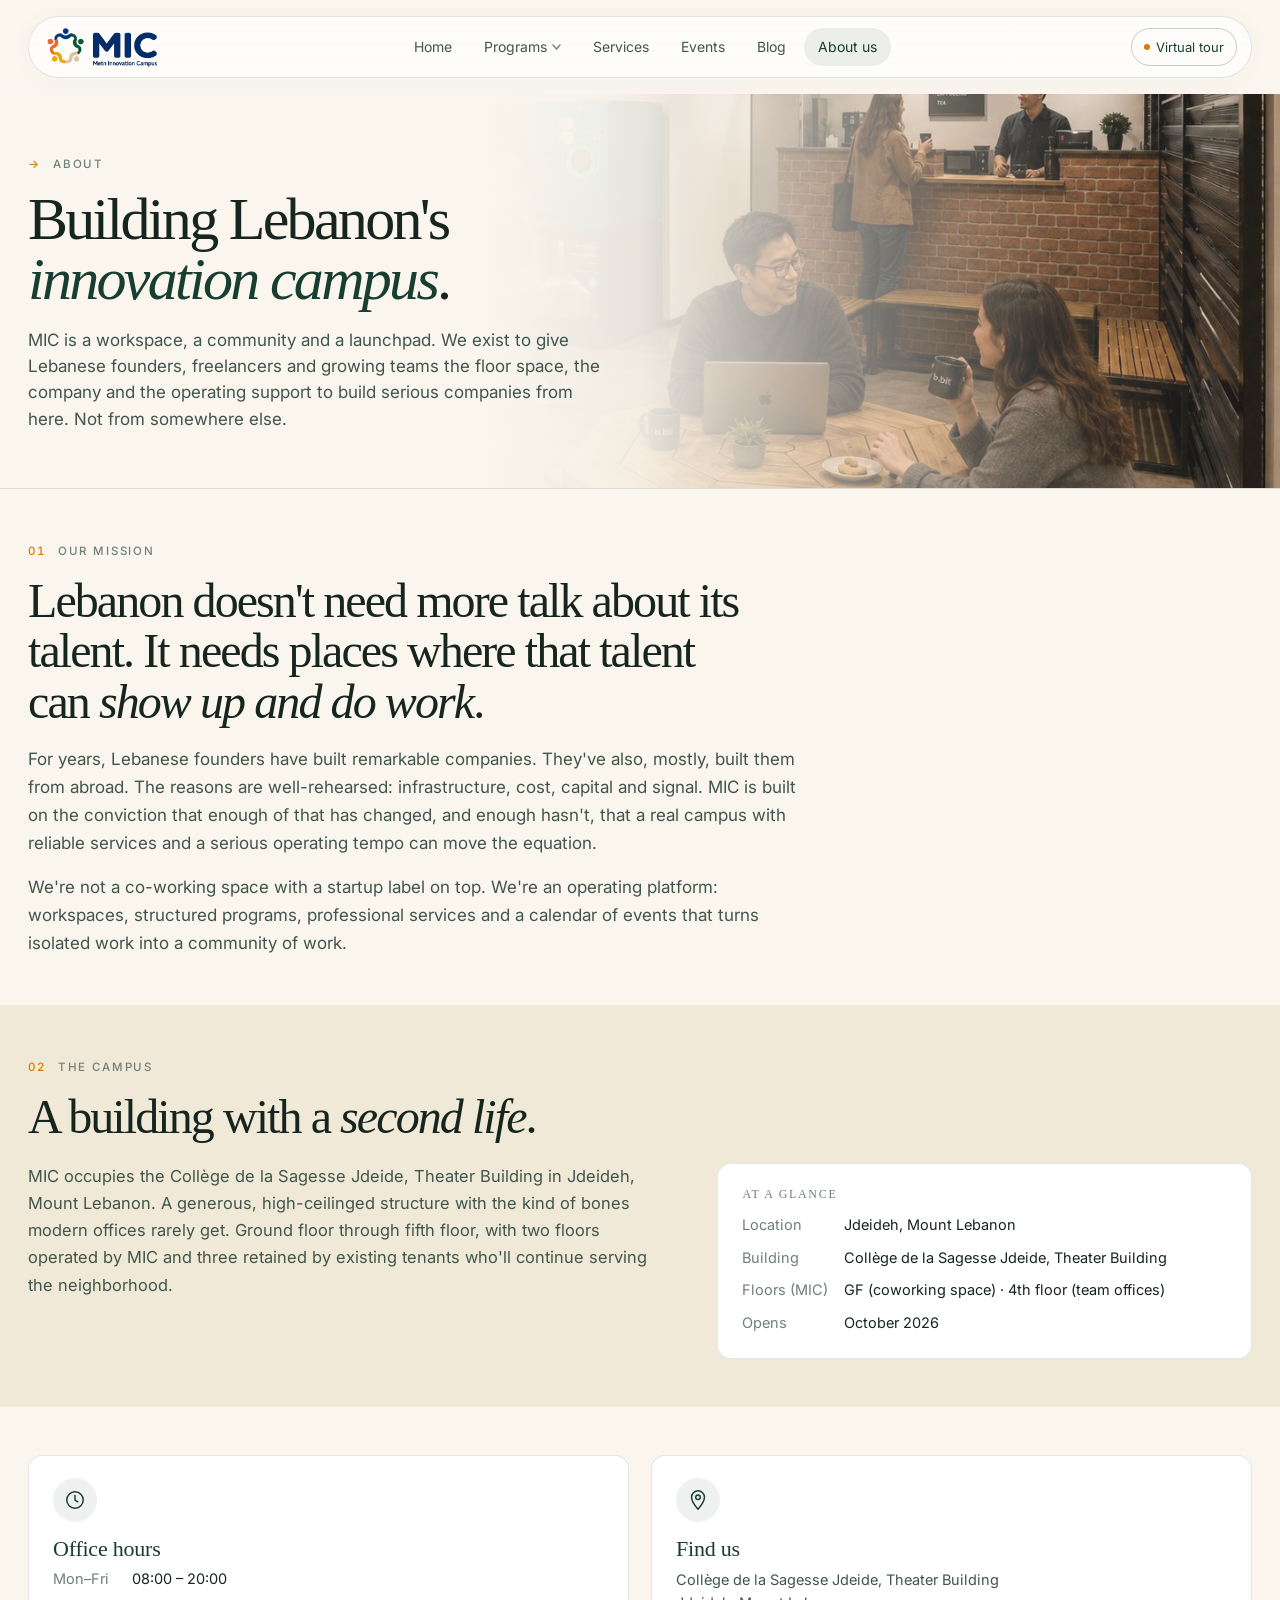
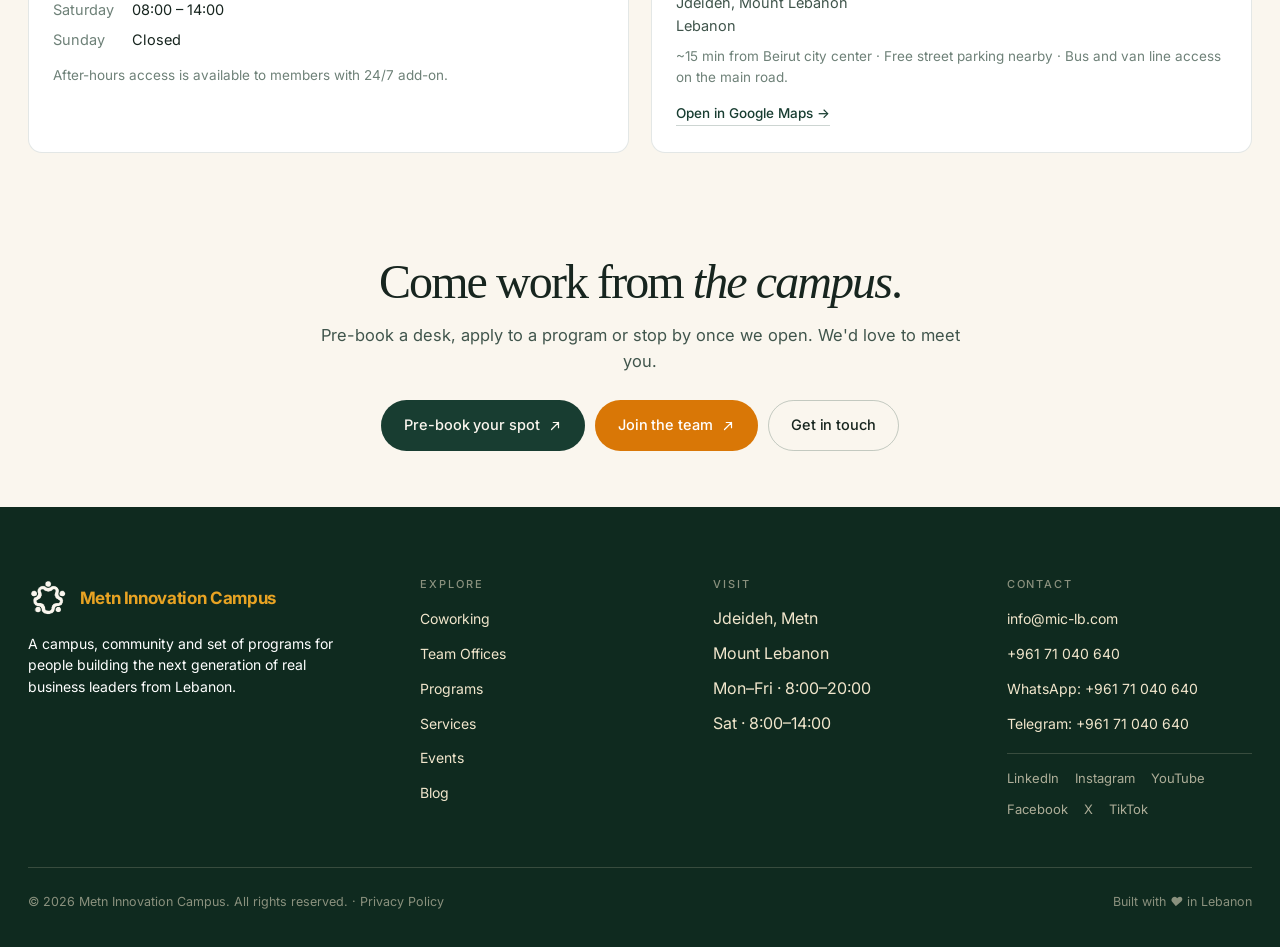
==== commit d9356699: "Add privacy policy page for LinkedIn lead gen ads New /privacy page, written against MIC's actual da" ====
--- a/about.html
+++ b/about.html
@@ -4,6 +4,13 @@
 <meta charset="UTF-8" />
 <meta name="viewport" content="width=device-width, initial-scale=1, viewport-fit=cover" />
 <meta name="theme-color" content="#183D31" />
+<!-- Google Tag Manager -->
+<script>(function(w,d,s,l,i){w[l]=w[l]||[];w[l].push({'gtm.start':
+new Date().getTime(),event:'gtm.js'});var f=d.getElementsByTagName(s)[0],
+j=d.createElement(s),dl=l!='dataLayer'?'&l='+l:'';j.async=true;j.src=
+'https://www.googletagmanager.com/gtm.js?id='+i+dl;f.parentNode.insertBefore(j,f);
+})(window,document,'script','dataLayer','GTM-WMMGBC8G');</script>
+<!-- End Google Tag Manager -->
 <!-- Google tag (gtag.js) -->
 <script async src="https://www.googletagmanager.com/gtag/js?id=AW-18478405754"></script>
 <script>
@@ -38,6 +45,10 @@
 </script>
 </head>
 <body>
+<!-- Google Tag Manager (noscript) -->
+<noscript><iframe src="https://www.googletagmanager.com/ns.html?id=GTM-WMMGBC8G"
+height="0" width="0" style="display:none;visibility:hidden"></iframe></noscript>
+<!-- End Google Tag Manager (noscript) -->
 
 <svg width="0" height="0" style="position:absolute" aria-hidden="true">
   <defs>
@@ -250,7 +261,7 @@
       </div>
     </div>
     <div class="footer-bottom">
-      <span>© 2026 Metn Innovation Campus. All rights reserved.</span>
+      <span>© 2026 Metn Innovation Campus. All rights reserved. · <a href="privacy.html">Privacy Policy</a></span>
       <span>Built with <em>♥</em> in Lebanon</span>
     </div>
   </div>
--- a/styles.css
+++ b/styles.css
@@ -444,45 +444,45 @@
 
 .attractions-grid {
   display: grid;
-  grid-template-columns: repeat(4, 1fr);
-  gap: 10px;
-}
-@media (max-width: 880px) { .attractions-grid { grid-template-columns: repeat(2, 1fr); } }
-@media (max-width: 440px) { .attractions-grid { grid-template-columns: repeat(2, 1fr); } }
+  grid-template-columns: repeat(6, 1fr);
+  gap: 8px;
+}
+@media (max-width: 1080px) { .attractions-grid { grid-template-columns: repeat(3, 1fr); } }
+@media (max-width: 560px)  { .attractions-grid { grid-template-columns: repeat(2, 1fr); } }
 
 .attr-item {
   position: relative;
   display: flex; flex-direction: column; align-items: center;
   text-align: center;
-  padding: 28px 16px;
-  border-radius: 14px;
+  padding: 18px 10px;
+  border-radius: 12px;
   background: rgba(27,67,50,0.025);
   transition: background 0.25s var(--ease), transform 0.25s var(--ease);
 }
 .attr-item:hover { background: rgba(27,67,50,0.07); transform: translateY(-2px); }
 .attr-item .ico {
-  width: 52px; height: 52px;
+  width: 38px; height: 38px;
   display: grid; place-items: center;
   color: var(--cedar);
-  margin-bottom: 14px;
-}
-.attr-item .ico svg { width: 36px; height: 36px; }
+  margin-bottom: 8px;
+}
+.attr-item .ico svg { width: 26px; height: 26px; }
 .attr-item .label {
-  font-size: 14.5px;
+  font-size: 13px;
   font-weight: 600;
   color: var(--ink);
   line-height: 1.3;
 }
 .attr-item .soon {
   display: inline-block;
-  margin-top: 6px;
-  font-size: 10px;
+  margin-top: 5px;
+  font-size: 9px;
   font-weight: 500;
-  letter-spacing: 0.1em;
+  letter-spacing: 0.08em;
   text-transform: uppercase;
   color: var(--amber);
   background: rgba(217,119,6,0.12);
-  padding: 3px 8px;
+  padding: 2px 7px;
   border-radius: 999px;
 }
 
@@ -1795,3 +1795,105 @@
     grid-template-columns: 1fr !important; gap: 32px !important;
   }
 }
+
+/* ============================================================
+   LEGAL PAGES (privacy policy)
+   ============================================================ */
+.legal-head {
+  background: var(--bg-warm);
+  border-bottom: 1px solid var(--line);
+  padding: 56px 0 44px;
+}
+.legal-head h1 {
+  margin: 14px 0 0;
+  font-family: var(--serif);
+  font-size: clamp(38px, 5.4vw, 60px);
+  line-height: 1.05;
+  letter-spacing: -0.02em;
+  color: var(--cedar);
+}
+.legal-head h1 em { font-style: italic; color: var(--cedar-light); }
+.legal-updated {
+  margin: 16px 0 0;
+  font-size: 13px;
+  letter-spacing: 0.04em;
+  color: var(--ink-mute);
+}
+
+.legal {
+  max-width: 780px;
+  padding-block: 52px 76px;
+}
+.legal-lede {
+  font-size: 18px;
+  line-height: 1.7;
+  color: var(--ink);
+  padding-bottom: 8px;
+  margin-bottom: 8px;
+}
+.legal h2 {
+  margin: 44px 0 14px;
+  font-family: var(--sans);
+  font-size: 19px;
+  font-weight: 650;
+  letter-spacing: -0.01em;
+  color: var(--cedar);
+}
+.legal h3 {
+  margin: 28px 0 10px;
+  font-family: var(--sans);
+  font-size: 15.5px;
+  font-weight: 650;
+  color: var(--ink);
+}
+.legal p,
+.legal li {
+  font-size: 15.5px;
+  line-height: 1.75;
+  color: var(--ink-soft);
+}
+.legal p { margin: 0 0 14px; }
+.legal ul {
+  margin: 0 0 16px;
+  padding-left: 20px;
+  list-style: disc;
+}
+.legal li { margin-bottom: 8px; }
+.legal li::marker { color: var(--cedar-light); }
+.legal strong { color: var(--ink); font-weight: 600; }
+.legal a {
+  color: var(--cedar-light);
+  text-decoration: underline;
+  text-underline-offset: 2px;
+}
+.legal a:hover { color: var(--cedar); }
+
+.legal ul.legal-contact {
+  list-style: none;
+  padding: 18px 22px;
+  margin: 0 0 16px;
+  background: rgba(27,67,50,0.025);
+  border-radius: var(--r-sm);
+}
+.legal ul.legal-contact li {
+  display: flex;
+  gap: 14px;
+  margin-bottom: 8px;
+}
+.legal ul.legal-contact li:last-child { margin-bottom: 0; }
+.legal ul.legal-contact strong {
+  flex: 0 0 76px;
+  padding-top: 3px;
+  font-size: 11.5px;
+  letter-spacing: 0.12em;
+  text-transform: uppercase;
+  color: var(--ink-mute);
+  font-weight: 500;
+}
+
+@media (max-width: 620px) {
+  .legal-head { padding: 40px 0 34px; }
+  .legal { padding-block: 40px 56px; }
+  .legal ul.legal-contact li { display: block; }
+  .legal ul.legal-contact strong { display: block; margin-bottom: 2px; padding-top: 0; }
+}
